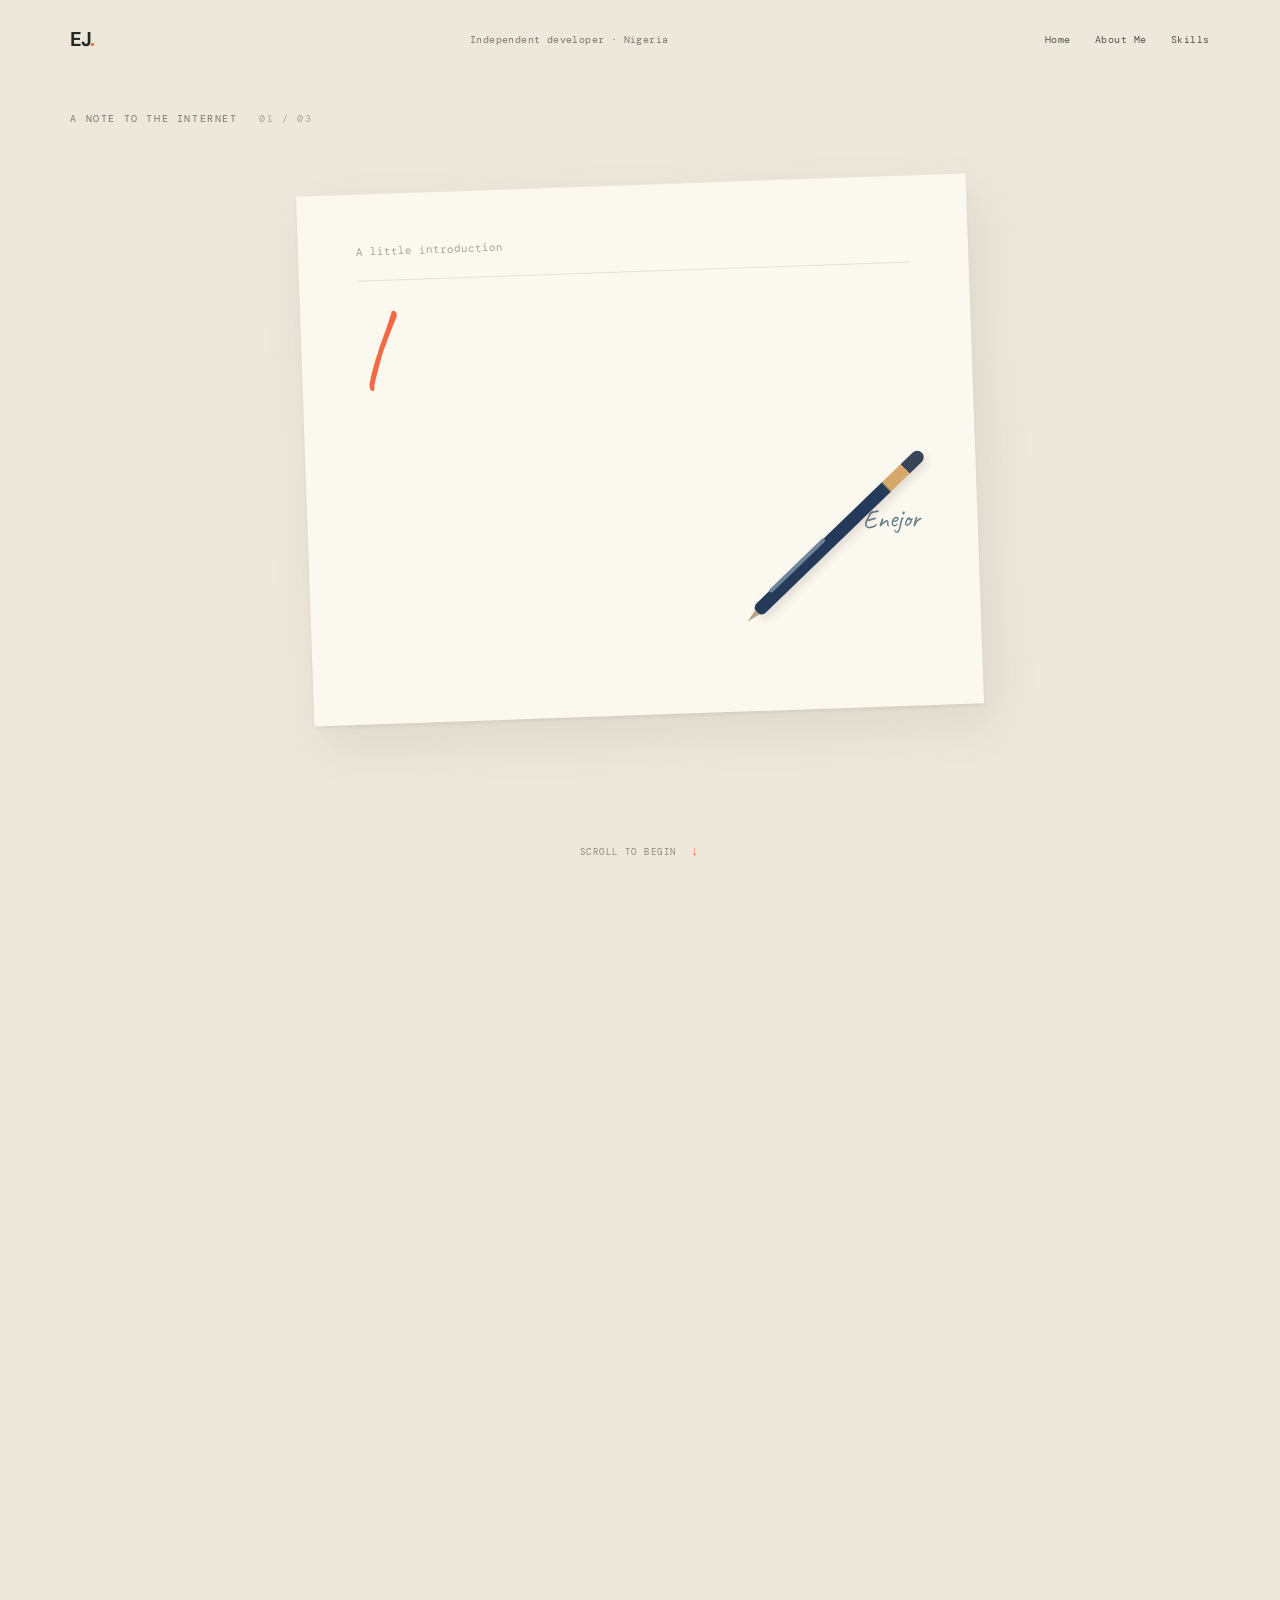
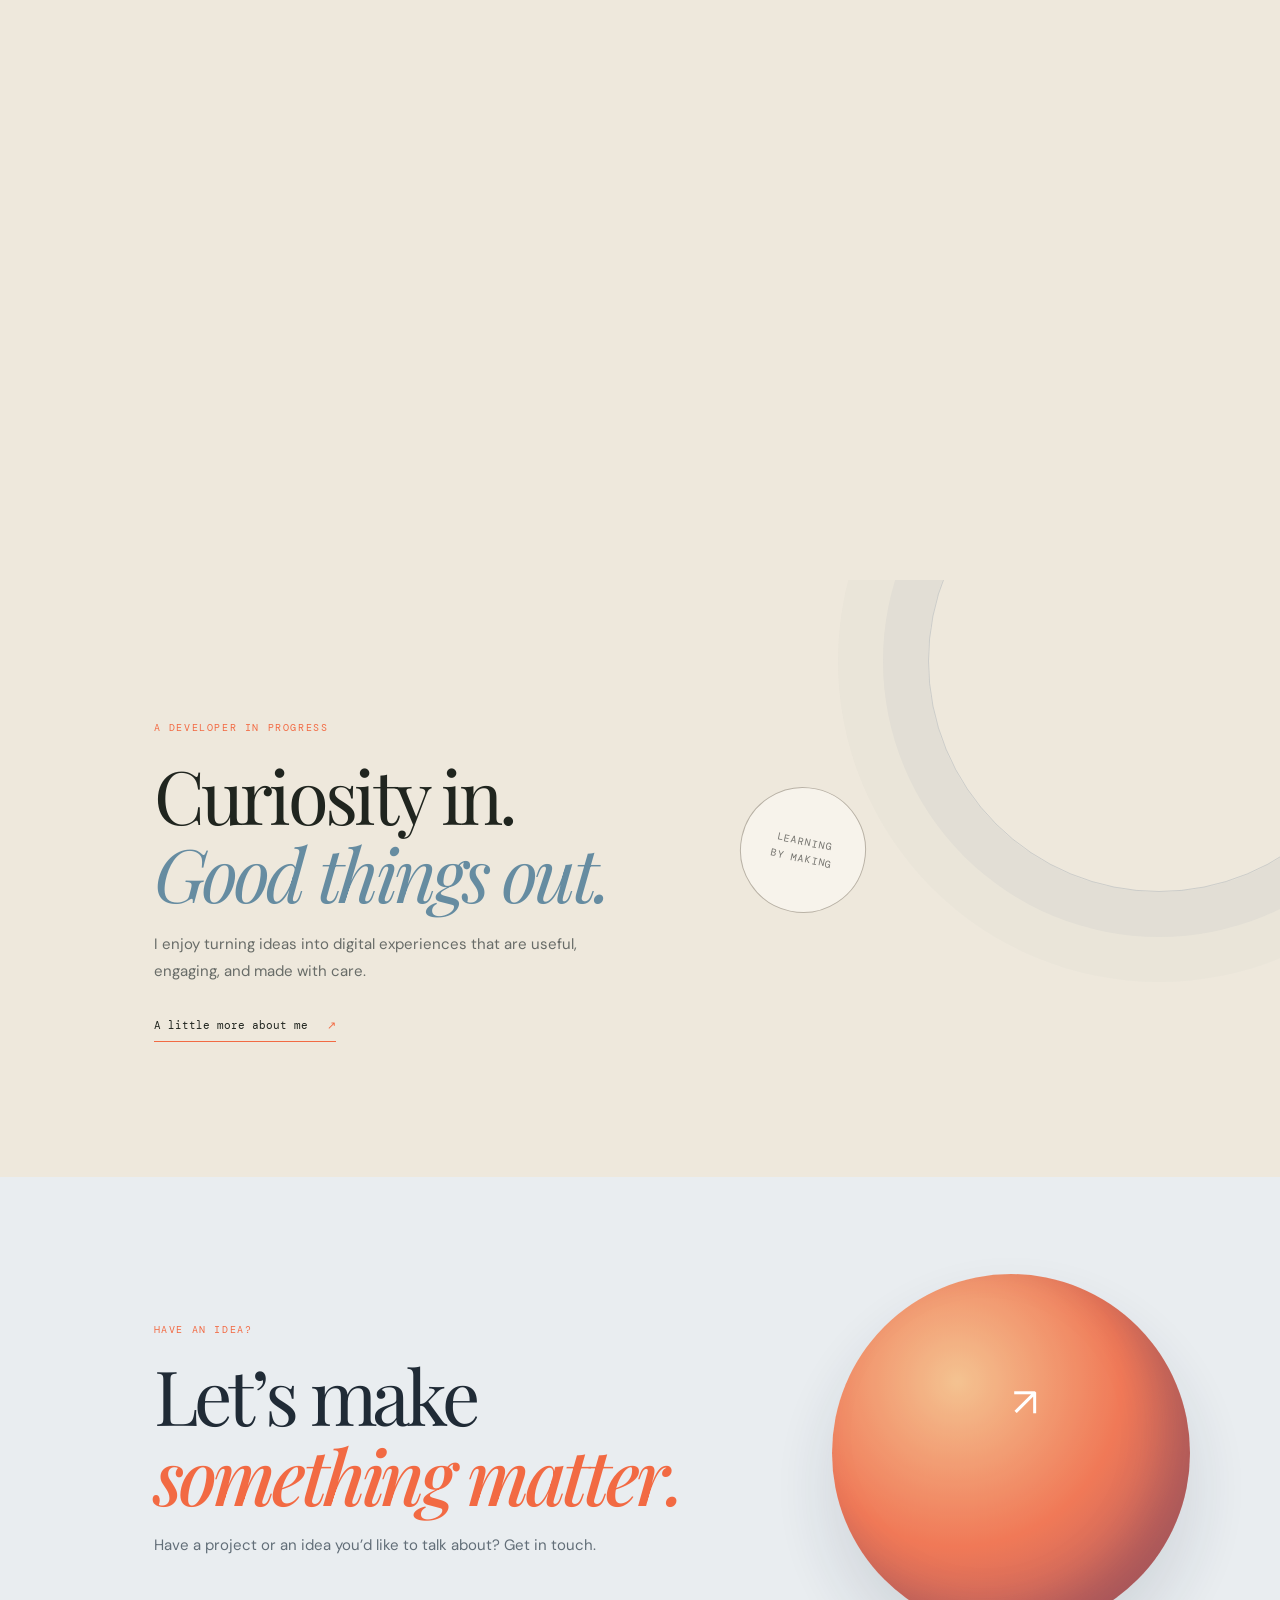
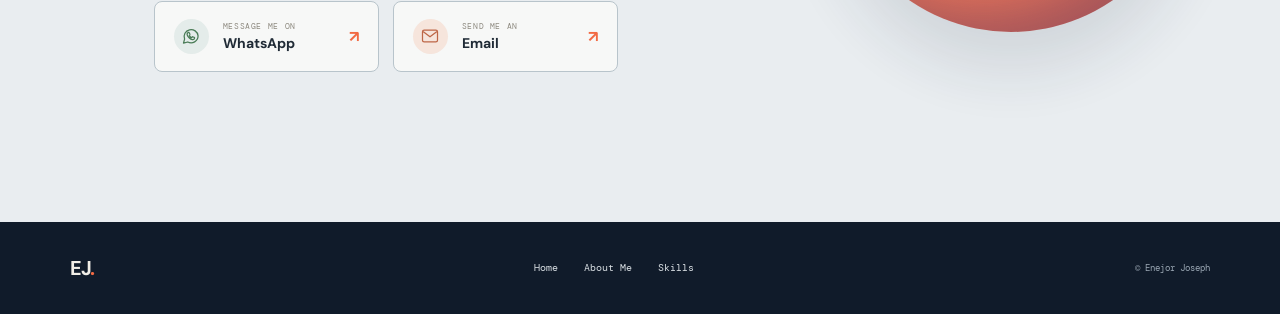
==== index.html @ 58074f53 "portfolio3" ====
<!doctype html>
<html lang="en">
<head>
  <meta charset="utf-8"><meta name="viewport" content="width=device-width,initial-scale=1">
  <meta name="theme-color" content="#eee8dc"><meta name="description" content="Enejor Joseph — web developer from Nigeria, building meaningful digital experiences.">
  <title>Enejor Joseph — Web Developer</title><link rel="stylesheet" href="styles.css">
</head>
<body class="home-page">
  <header class="topbar"><a class="wordmark" href="index.html">EJ<span>.</span></a><span class="top-note">Independent developer · Nigeria</span><nav class="top-links"><a href="index.html">Home</a><a href="about-me.html">About Me</a><a href="skills.html">Skills</a></nav></header>
  <main>
    <section class="journey" aria-label="Introduction animation">
      <div class="journey-sticky">
        <div class="scene scene-paper" id="scenePaper">
          <div class="paper-grain"></div><div class="desk-label">A NOTE TO THE INTERNET <span>01 / 03</span></div>
          <div class="letter" id="letter"><div class="letter-meta">A little introduction</div><div class="letter-rule"></div><div class="handwriting"><span id="written"></span><span class="caret">|</span></div><div class="letter-sign">— Enejor</div></div>
          <div class="pen" aria-hidden="true"><span></span></div><p class="scroll-cue">SCROLL TO BEGIN <b>↓</b></p>
        </div>
        <div class="scene scene-digital" id="sceneDigital">
          <div class="digital-grid"></div><div class="desk-label digital-label">IDEAS, MADE INTERACTIVE <span>02 / 03</span></div>
          <div class="laptop" id="laptop"><div class="screen"><div class="screen-top"><i></i><i></i><i></i><span>enejor.dev</span></div><div class="screen-content"><div class="screen-kicker">HELLO, WORLD</div><div class="typed-line"><span id="screenText"></span><b class="screen-cursor"></b></div><div class="screen-name">Enejor Joseph</div><div class="screen-doodle"><span></span><span></span><span></span></div></div></div><div class="laptop-base"></div></div>
          <div class="orbit-word orbit-one">BUILD WITH PURPOSE</div><div class="orbit-word orbit-two">STAY CURIOUS</div>
        </div>
        <div class="scene scene-globe" id="sceneGlobe">
          <div class="starfield"></div><div class="desk-label globe-label">ROOTED IN NIGERIA <span>03 / 03</span></div>
          <div class="globe-wrap" id="globeWrap"><canvas id="globe" aria-label="Illustration of a rotating globe centered on Africa"></canvas><div class="globe-tag">NIGERIA <span>9.0820° N · 8.6753° E</span></div></div>
          <div class="globe-copy"><span class="eyebrow">BASED IN NIGERIA</span><h1>Ideas have<br><em>no borders.</em></h1><p>Building useful, thoughtful experiences for the web.</p></div>
          <a class="explore-link" href="skills.html">Explore my skills <span>↗</span></a>
        </div>
      </div>
    </section>
    <section class="workbench" aria-label="A little more about my approach"><div class="workbench-inner"><span class="eyebrow">A DEVELOPER IN PROGRESS</span><h2>Curiosity in.<br><em>Good things out.</em></h2><p>I enjoy turning ideas into digital experiences that are useful, engaging, and made with care.</p><a class="text-link" href="about-me.html">A little more about me <span>↗</span></a><div class="workbench-stamp">LEARNING<br>BY MAKING</div></div></section>
    <section class="contact-section" id="contact"><div class="contact-orb" aria-hidden="true">↗</div><span class="eyebrow">HAVE AN IDEA?</span><h2>Let’s make<br><em>something matter.</em></h2><p>Have a project or an idea you’d like to talk about? Get in touch.</p><div class="contact-buttons"><a class="contact-button whatsapp" href="https://wa.me/2348159690896" target="_blank" rel="noreferrer"><span class="contact-icon" aria-hidden="true"><svg viewBox="0 0 24 24"><path d="M20.5 11.8a8.4 8.4 0 0 1-12.4 7.4L3 20.5l1.3-4.8A8.4 8.4 0 1 1 20.5 11.8Z"/><path d="M8.2 8.1c.2-.4.4-.4.7-.4h.5c.2 0 .4.1.5.4l.8 1.8c.1.2.1.4 0 .6l-.5.7c-.2.2-.2.4 0 .6.5.9 1.2 1.6 2.1 2.1.2.1.4.1.6-.1l.7-.8c.2-.2.4-.2.6-.1l1.7.8c.3.1.4.3.4.5 0 .3-.2 1.2-.7 1.6-.5.5-1.3.7-2 .5-1.2-.3-2.4-.9-3.6-2-1.4-1.3-2.3-2.7-2.6-3.8-.3-.9.1-1.8.8-2.4Z"/></svg></span><span><small>MESSAGE ME ON</small><strong>WhatsApp</strong></span><b>↗</b></a><a class="contact-button email" href="mailto:enejorjoseph6@gmail.com"><span class="contact-icon" aria-hidden="true"><svg viewBox="0 0 24 24"><rect x="3" y="5" width="18" height="14" rx="2"/><path d="m4 7 8 6 8-6"/></svg></span><span><small>SEND ME AN</small><strong>Email</strong></span><b>↗</b></a></div></section>
  </main>
  <footer class="site-footer"><a class="wordmark" href="index.html">EJ<span>.</span></a><nav><a href="index.html">Home</a><a href="about-me.html">About Me</a><a href="skills.html">Skills</a></nav><span>© Enejor Joseph</span></footer>
  <script src="script.js"></script>
</body></html>
---- styles.css ----
@import url('https://fonts.googleapis.com/css2?family=DM+Mono:wght@400;500&family=DM+Sans:wght@400;500;600;700&family=Playfair+Display:ital,wght@0,500;0,600;1,500;1,600&family=Caveat:wght@500;600&display=swap');
:root{--paper:#eee8dc;--ink:#20251f;--muted:#77776e;--orange:#f26a43;--navy:#101b2a;--white:#f6f8fa;--mono:'DM Mono',monospace;--sans:'DM Sans',sans-serif;--serif:'Playfair Display',serif;--script:'Caveat',cursive}*{box-sizing:border-box}html{scroll-behavior:smooth}body{margin:0;font-family:var(--sans);color:var(--ink);background:var(--paper)}a{color:inherit;text-decoration:none}.topbar{height:78px;padding:0 5.5vw;display:flex;align-items:center;justify-content:space-between;position:absolute;z-index:20;top:0;left:0;width:100%;color:#252924}.wordmark{font-weight:700;font-size:20px;letter-spacing:-1.5px}.wordmark span{color:var(--orange)}.top-note,.menu-link{font:10px var(--mono);letter-spacing:.04em}.top-note{color:#77766e}.menu-link span{color:var(--orange);padding-left:5px}.journey{height:420vh;position:relative}.journey-sticky{height:100vh;position:sticky;top:0;overflow:hidden}.scene{position:absolute;inset:0;display:flex;align-items:center;justify-content:center;overflow:hidden;transition:background-color .2s}.scene-paper{background:#eee8dc;z-index:3}.paper-grain{position:absolute;inset:0;opacity:.32;background-image:radial-gradient(#897b64 .55px,transparent .7px);background-size:6px 6px;mix-blend-mode:multiply}.desk-label{position:absolute;left:5.5vw;top:112px;font:10px var(--mono);letter-spacing:.16em;color:#79776b}.desk-label span{margin-left:14px;color:#aaa396}.letter{position:relative;width:min(54vw,670px);height:min(60vh,530px);min-height:320px;padding:50px 58px;background:#fbf8f0;box-shadow:10px 20px 50px #37291917,0 2px 3px #37291910;transform:rotate(-2deg);z-index:2}.letter-meta{font:11px var(--mono);color:#aaa394}.letter-rule{height:1px;background:#e7dfd1;margin:22px 0}.handwriting{font:clamp(40px,7vw,88px)/1.05 var(--script);color:#263e59;max-width:530px;min-height:2.3em}.caret{color:var(--orange);animation:blink .8s steps(2) infinite}.letter-sign{font:26px var(--script);color:#657d87;margin-top:15px;text-align:right}.pen{position:absolute;width:230px;height:13px;border-radius:9px;background:linear-gradient(90deg,#243a58 0 78%,#d5a86b 79% 90%,#394459 90%);left:calc(50% + 110px);top:calc(50% + 140px);transform:rotate(-44deg);transform-origin:10% 50%;z-index:4;box-shadow:0 5px 10px #34251322}.pen:before{content:'';position:absolute;left:-13px;top:4px;border-right:14px solid #b7a488;border-top:3px solid transparent;border-bottom:3px solid transparent}.pen span{position:absolute;left:24px;top:-1px;width:76px;height:4px;border-radius:3px;background:#72859a}.scroll-cue{position:absolute;bottom:32px;left:50%;transform:translateX(-50%);font:9px var(--mono);letter-spacing:.16em;color:#89877c}.scroll-cue b{color:var(--orange);padding-left:8px;font-size:13px}.scene-digital{z-index:2;background:#e9edf0;opacity:0;pointer-events:none}.digital-grid{position:absolute;inset:0;background-image:linear-gradient(#25364d0d 1px,transparent 1px),linear-gradient(90deg,#25364d0d 1px,transparent 1px);background-size:44px 44px;mask-image:linear-gradient(transparent,#000 35%,#000 85%,transparent)}.digital-label{color:#758395}.laptop{position:absolute;width:min(58vw,720px);left:56%;top:52%;transform:translate(110vw,-50%);filter:drop-shadow(0 25px 25px #1725362b)}.screen{background:#101a27;border:9px solid #222e3d;border-radius:15px 15px 4px 4px;padding:10px;height:min(43vw,440px);min-height:270px;box-shadow:inset 0 0 0 1px #60718a}.screen-top{height:26px;display:flex;gap:5px;align-items:center;border-bottom:1px solid #ffffff19;color:#8d9bad;font:9px var(--mono)}.screen-top i{height:5px;width:5px;border-radius:50%;background:#f16c58}.screen-top i:nth-child(2){background:#edbb59}.screen-top i:nth-child(3){background:#6cc49b}.screen-top span{margin:auto}.screen-content{padding:8% 9%;color:#edf0ef}.screen-kicker,.eyebrow{font:10px var(--mono);letter-spacing:.16em;color:var(--orange)}.typed-line{font-size:clamp(19px,3.3vw,40px);font-weight:600;letter-spacing:-.05em;min-height:1.5em;margin-top:10px}.screen-cursor{display:inline-block;height:.9em;width:2px;background:var(--orange);margin-left:3px;vertical-align:-.08em;animation:blink .7s steps(2) infinite}.screen-name{font:italic 17px var(--serif);color:#a8b9c9;margin-top:9px}.screen-doodle{display:flex;gap:10px;margin-top:36px}.screen-doodle span{width:78px;height:5px;border-radius:5px;background:#5e7896}.screen-doodle span:nth-child(2){width:48px;background:#ee785a}.screen-doodle span:nth-child(3){width:60px;background:#9ba8b2}.laptop-base{height:18px;width:111%;margin-left:-5.5%;background:linear-gradient(#bac4cf,#8e9baa 45%,#6d7885);clip-path:polygon(4% 0,96% 0,100% 100%,0 100%);border-radius:0 0 16px 16px}.orbit-word{position:absolute;font:9px var(--mono);letter-spacing:.14em;color:#8090a1;border:1px solid #9aa8b444;padding:12px 16px;border-radius:50%;opacity:0}.orbit-one{top:25%;left:12%}.orbit-two{bottom:22%;right:12%}.scene-globe{z-index:1;background:radial-gradient(ellipse at 50% 48%,#293f59,#142336 45%,#0d1724 100%);color:#f6f4ed;opacity:0;pointer-events:none}.starfield{position:absolute;inset:0;background-image:radial-gradient(#d9e2eeaa .7px,transparent 1px),radial-gradient(#c1d9ef55 .7px,transparent 1px);background-size:97px 97px,151px 151px;background-position:0 0,40px 70px;opacity:.45}.globe-label{color:#bdc8d2}.globe-wrap{position:absolute;left:58%;top:50%;width:min(46vw,560px);aspect-ratio:1;transform:translate(-50%,-50%) scale(.24);opacity:0}.globe-wrap canvas{width:100%;height:100%;display:block;filter:drop-shadow(0 0 46px #80b5e95a)}.globe-tag{position:absolute;right:-10%;top:46%;font:10px var(--mono);letter-spacing:.13em;color:#fff;background:#ffffff10;border:1px solid #ffffff36;padding:12px 15px;backdrop-filter:blur(8px);white-space:nowrap}.globe-tag span{display:block;color:#a9bdce;font-size:8px;margin-top:5px}.globe-copy{position:absolute;left:10vw;top:38%;max-width:370px;opacity:0;transform:translateY(20px)}.globe-copy .eyebrow{color:#89c5d8}.globe-copy h1,.contact-section h2,.skills-contact h2{font:clamp(42px,6vw,76px)/1.05 var(--serif);letter-spacing:-.055em;margin:17px 0}.globe-copy h1 em,.contact-section h2 em,.skills-contact h2 em{color:#ed8966;font-weight:500}.globe-copy p{font-size:14px;color:#c1cbd4;line-height:1.7}.explore-link{position:absolute;left:10vw;bottom:13%;border-bottom:1px solid #ff906a;padding:0 0 10px;font:11px var(--mono);opacity:0}.explore-link span{color:#ff906a;margin-left:12px}.workbench{background:#e4dccf;padding:135px 12vw;position:relative;overflow:hidden}.workbench:before{content:'';position:absolute;width:460px;height:460px;border:1px solid #aca18f55;border-radius:50%;right:-110px;top:-150px;box-shadow:0 0 0 45px #aca18f12,0 0 0 90px #aca18f0c}.workbench-inner{max-width:750px;position:relative}.workbench h2{font:clamp(42px,6vw,74px)/1.05 var(--serif);letter-spacing:-.05em;margin:20px 0}.workbench h2 em{color:#5e8194}.workbench p,.contact-section p{max-width:460px;line-height:1.8;color:#77766e;font-size:15px}.text-link{display:inline-block;margin-top:18px;padding-bottom:9px;border-bottom:1px solid var(--orange);font:11px var(--mono)}.text-link span{color:var(--orange);margin-left:12px}.workbench-stamp{position:absolute;right:5%;top:22%;width:126px;height:126px;border:1px solid #c4b8a5;border-radius:50%;display:grid;place-content:center;text-align:center;font:10px/1.7 var(--mono);letter-spacing:.1em;color:#8d806e;transform:rotate(12deg)}.contact-section{background:#f5f1e8;padding:140px 12vw 150px;position:relative;overflow:hidden}.contact-section:after{content:'';position:absolute;right:7vw;top:15%;width:28vw;height:28vw;max-width:360px;max-height:360px;border-radius:50%;background:radial-gradient(circle at 35% 30%,#f2b17c,#ee7454 45%,#b94c44 75%);box-shadow:inset -25px -20px 40px #692b3c66,0 35px 70px #56352c24;opacity:.88}.contact-section .eyebrow{position:relative;z-index:1}.contact-section h2{position:relative;z-index:1;color:#232923}.contact-section p{position:relative;z-index:1}.contact-orb{position:absolute;right:calc(7vw + 12vw);top:calc(15% + 8vw);z-index:2;font-size:40px;color:#fff}.contact-buttons{position:relative;z-index:2;display:flex;gap:14px;margin-top:42px;flex-wrap:wrap}.contact-button{display:flex;align-items:center;gap:14px;min-width:225px;padding:17px 19px;border:1px solid #d8d1c4;background:#fbf9f4;border-radius:8px;transition:transform .2s,box-shadow .2s}.contact-button:hover{transform:translateY(-4px);box-shadow:0 12px 26px #35271812}.contact-icon{width:35px;height:35px;display:grid;place-items:center;background:#e5eddf;border-radius:50%}.email .contact-icon{background:#f4e4d7}.contact-icon svg{height:20px;width:20px;fill:none;stroke:#497b56;stroke-width:1.5;stroke-linecap:round;stroke-linejoin:round}.email .contact-icon svg{stroke:#bd6646}.contact-button small{display:block;font:8px var(--mono);letter-spacing:.08em;color:#8e8a80}.contact-button strong{display:block;font-size:14px;margin-top:3px}.contact-button>b{margin-left:auto;color:var(--orange)}.site-footer{height:92px;background:#e4dccf;padding:0 5.5vw;display:flex;align-items:center;justify-content:space-between;color:#4b5049}.site-footer nav{display:flex;gap:26px;font:10px var(--mono)}.site-footer>span{font:9px var(--mono);color:#89877d}.subpage{min-height:100vh}.subpage .topbar{position:relative}.sub-main{padding:80px 10vw 130px}.sub-hero{max-width:1100px;margin:0 auto;position:relative}.sub-hero h1,.skills-intro h1{font:clamp(48px,8vw,100px)/1.02 var(--serif);letter-spacing:-.07em;margin:22px 0 0;position:relative;z-index:2}.sub-hero h1 em,.skills-intro h1 em{color:#648398}.about-illustration{height:390px;margin-top:55px;background:linear-gradient(180deg,#dbe6e5,#cbd8cf);position:relative;overflow:hidden;border-radius:4px}.sun{position:absolute;width:130px;height:130px;background:#eea875;border-radius:50%;right:19%;top:14%;box-shadow:0 0 0 18px #eea87525,0 0 0 45px #eea87514}.hill{position:absolute;width:90%;height:85%;bottom:-38%;border-radius:50%}.hill-back{background:#7d9c91;left:-15%;transform:rotate(-9deg)}.hill-front{background:#344d55;right:-20%;bottom:-54%;transform:rotate(10deg)}.about-pin{position:absolute;right:35%;top:45%;width:43px;height:43px;background:#f5f1e8;border-radius:50% 50% 50% 0;transform:rotate(-45deg);display:grid;place-items:center;color:#e66b49;font:12px var(--mono);box-shadow:0 6px 14px #293f3630}.about-pin:before{content:'NG';transform:rotate(45deg)}.about-scribble{position:absolute;right:9%;top:25%;font:27px/1.05 var(--script);color:#253b3e;transform:rotate(7deg)}.about-copy{max-width:900px;margin:90px auto 0;display:grid;grid-template-columns:190px 1fr;gap:45px}.copy-marker,.skill-index{font:10px var(--mono);letter-spacing:.1em;color:#e36d4a}.copy-marker span{display:block;color:#9b978c;margin-top:9px}.about-copy p{font:18px/1.8 var(--sans);color:#545850;margin:0 0 22px;max-width:720px}.skills-page{background:#101b2a;color:#f3f3ed}.skills-page .topbar,.skills-page .site-footer{color:#f3f3ed}.skills-page .top-note{color:#9ca8b4}.skills-page .site-footer{background:#0c1521;border-top:1px solid #ffffff17}.skills-main{padding-top:60px}.skills-intro{max-width:1100px;margin:0 auto 90px}.skills-intro h1 em{color:#82b8c5}.skills-intro p{color:#aeb9c3;font-size:15px;line-height:1.7;max-width:420px;margin-top:26px}.skill-scenes{max-width:1100px;margin:auto}.skill-scene{min-height:510px;display:grid;grid-template-columns:1fr 1fr;align-items:center;gap:8%;border-top:1px solid #ffffff20;padding:80px 0}.skill-content{grid-column:2;grid-row:1}.skill-content h2{font:clamp(42px,5.3vw,66px)/1.04 var(--serif);letter-spacing:-.06em;margin:17px 0}.skill-content h2 em{color:#83bfca}.skill-content p{font-size:14px;color:#aeb9c3;line-height:1.7;max-width:390px}.skill-tags{display:flex;gap:8px;flex-wrap:wrap;margin-top:25px}.skill-tags span{font:9px var(--mono);color:#d8e1e4;border:1px solid #ffffff27;border-radius:30px;padding:9px 11px;background:#ffffff07}.browser-art,.network-art,.workspace-art{grid-column:1;grid-row:1;position:relative;min-height:330px;display:grid;place-items:center}.browser-art{width:100%;max-width:430px;height:280px;background:#e7eceb;border-radius:12px;box-shadow:0 28px 60px #02091366;transform:perspective(900px) rotateY(8deg) rotateX(2deg)}.browser-bar{height:34px;position:absolute;top:0;left:0;right:0;background:#d5ddde;border-radius:12px 12px 0 0;display:flex;align-items:center;padding:0 13px;gap:5px}.browser-bar i,.workspace-top i{width:7px;height:7px;border-radius:50%;background:#e9755f}.browser-bar i:nth-child(2){background:#e5b65a}.browser-bar i:nth-child(3){background:#67aa7d}.browser-bar span{margin:auto;font:8px var(--mono);color:#718087}.browser-body{width:100%;padding:52px 30px 20px}.browser-mini-nav{height:7px;width:80%;background:#c1cdce;border-radius:5px;margin-bottom:25px}.browser-layout{display:grid;grid-template-columns:1fr .8fr;gap:25px;align-items:center}.browser-layout b,.browser-layout i{display:block;background:#546e7b;height:10px;width:90%;margin-bottom:9px;border-radius:5px}.browser-layout i{height:5px;width:74%;background:#bac7c8}.browser-layout button{width:54px;height:15px;border:0;border-radius:4px;background:#ed795a;margin-top:10px}.browser-mini-card{height:100px;background:linear-gradient(135deg,#a1c0bc,#608393);border-radius:7px}.browser-dots{display:flex;gap:8px;margin-top:25px}.browser-dots i{width:35px;height:4px;background:#bdc8c8;border-radius:4px}.network-art svg{position:absolute;width:100%;height:100%;overflow:visible}.network-art path{fill:none;stroke:#5b7d92;stroke-width:1.3;stroke-dasharray:5 5}.node{position:absolute;display:grid;place-items:center;width:48px;height:48px;border:1px solid #6b9aaa;border-radius:50%;background:#172c3c;color:#c8e4e6;font:11px var(--mono);box-shadow:0 0 24px #58a9b644}.node-main{left:44%;top:43%;width:64px;height:64px;background:#204052;color:#ffb18b;border-color:#ed8966}.node-a{left:13%;top:15%}.node-b{right:12%;top:16%}.node-c{right:15%;bottom:10%}.node-d{left:9%;bottom:15%}.node-e{left:49%;top:2%}.workspace-art{perspective:900px}.workspace-window{position:relative;width:88%;height:260px;border-radius:9px;background:#172737;border:1px solid #597082;transform:rotateY(-8deg) rotateX(2deg);box-shadow:0 25px 50px #02091388}.workspace-top{height:30px;background:#223548;border-radius:9px 9px 0 0;display:flex;align-items:center;gap:5px;padding-left:12px}.workspace-side{position:absolute;left:0;top:30px;bottom:0;width:24%;background:#1b2b3b;padding:20px 12px}.workspace-side span{display:block;width:80%;height:5px;border-radius:5px;background:#667d8c;margin-bottom:14px}.workspace-side span:nth-child(2){background:#e47c5d;width:65%}.workspace-code{position:absolute;left:31%;top:61px;right:10%}.workspace-code b,.workspace-code i{display:block;height:5px;border-radius:5px;background:#7eb9bc;width:38%;margin-bottom:13px}.workspace-code i{background:#8397aa;width:68%;margin-left:15px}.workspace-code i:nth-of-type(2),.workspace-code i:nth-of-type(4){width:49%}.workspace-float{position:absolute;right:-8%;bottom:12%;padding:13px 18px;background:#ed8966;color:#162532;border-radius:6px;font:10px var(--mono);box-shadow:0 10px 25px #02091355;transform:rotate(4deg)}.workspace-float span{padding-left:8px}.skills-contact{max-width:1100px;margin:60px auto 0;padding:85px 0 0;border-top:1px solid #ffffff20}.skills-contact h2{color:#f4f3ec}.skills-contact .text-link{color:#f4f3ec}@keyframes blink{50%{opacity:0}}@media(max-width:700px){.topbar{height:66px;padding:0 6vw}.top-note{display:none}.journey{height:370vh}.desk-label{top:86px;left:6vw;font-size:8px}.letter{width:82vw;height:47vh;min-height:290px;padding:33px 30px}.handwriting{font-size:clamp(37px,12vw,64px)}.pen{width:155px;left:calc(50% + 65px);top:calc(50% + 118px)}.laptop{width:86vw;left:54%;top:49%}.screen{height:54vw;min-height:230px;border-width:7px}.screen-content{padding:8% 7%}.screen-doodle{margin-top:20px}.orbit-one{left:5%;top:23%}.orbit-two{right:5%;bottom:18%}.globe-wrap{left:53%;top:45%;width:90vw}.globe-tag{right:-1%;font-size:8px;padding:9px}.globe-copy{left:7vw;top:18%;max-width:300px}.globe-copy h1{font-size:51px}.globe-copy p{font-size:12px;max-width:220px}.explore-link{left:7vw;bottom:8%}.workbench,.contact-section{padding:95px 8vw}.workbench-stamp{right:0;top:auto;bottom:-16%;width:95px;height:95px;font-size:8px}.contact-section:after{width:155px;height:155px;right:-35px;top:10%;opacity:.5}.contact-orb{right:27px;top:calc(10% + 43px);font-size:25px}.contact-section h2{font-size:52px}.contact-buttons{gap:10px}.contact-button{min-width:100%;padding:14px}.site-footer{height:auto;min-height:82px;padding:20px 6vw;gap:14px;flex-wrap:wrap}.site-footer nav{gap:16px}.site-footer>span{font-size:8px}.sub-main{padding:55px 7vw 90px}.sub-hero h1,.skills-intro h1{font-size:clamp(46px,12vw,75px)}.about-illustration{height:260px;margin-top:35px}.sun{width:90px;height:90px}.about-scribble{font-size:20px;right:6%}.about-copy{grid-template-columns:1fr;gap:20px;margin-top:55px}.about-copy p{font-size:16px}.skills-main{padding-top:40px}.skills-intro{margin-bottom:50px}.skill-scene{grid-template-columns:1fr;gap:30px;padding:55px 0;min-height:0}.skill-content{grid-column:1;grid-row:2}.browser-art,.network-art,.workspace-art{grid-column:1;grid-row:1;min-height:280px}.browser-art{height:240px}.network-art svg{height:280px}.workspace-window{height:230px;width:92%}.skill-content h2{font-size:50px}.skills-contact{margin-top:25px;padding-top:60px}.skills-contact h2{font-size:52px}}@media(prefers-reduced-motion:reduce){html{scroll-behavior:auto}*,*:before,*:after{animation-duration:.01ms!important;animation-iteration-count:1!important;transition-duration:.01ms!important}}
/* Scroll-driven skills sequence */
.skill-scene{--p:0;position:relative;isolation:isolate;overflow:hidden}
.skill-scene:before{content:'';position:absolute;inset:12% -10%;z-index:-1;opacity:calc(var(--p)*.65);background:radial-gradient(ellipse at 24% 50%,#3a637333,transparent 60%);pointer-events:none}
.skill-index{display:inline-block;transition:color .2s}
.skill-scene .skill-content h2,.skill-scene .skill-content p{opacity:calc(.28 + var(--p)*.72);transform:translateY(calc((1 - var(--p))*18px));transition:color .2s}
.skill-scene .skill-tags span{opacity:var(--tag-progress,.2);transform:translateY(calc((1 - var(--tag-progress,.2))*12px));transition:color .2s,border-color .2s}
.browser-art{opacity:calc(.2 + var(--p)*.8);transform:perspective(900px) rotateY(calc(18deg - var(--p)*10deg)) rotateX(calc(9deg - var(--p)*7deg)) translateY(calc((1 - var(--p))*42px)) scale(calc(.88 + var(--p)*.12));transition:box-shadow .2s}
.browser-mini-nav,.browser-layout>div,.browser-dots{opacity:calc(.15 + var(--p)*.85);transform:translateY(calc((1 - var(--p))*12px))}
.browser-layout>div:nth-child(2){transition-delay:.05s}
.network-art svg path{stroke-dasharray:var(--path-length,500);stroke-dashoffset:calc(var(--path-length,500)*(1 - var(--p)));transition:stroke .15s}
.network-art .node{--node-in:var(--p);opacity:clamp(0,calc((var(--p) - var(--node-delay,0)) * 5),1);transform:scale(clamp(.55,calc((var(--p) - var(--node-delay,0)) * 5),1));transition:box-shadow .2s}
.network-art .node-main{--node-delay:.08}.network-art .node-a{--node-delay:.2}.network-art .node-b{--node-delay:.28}.network-art .node-c{--node-delay:.36}.network-art .node-d{--node-delay:.43}.network-art .node-e{--node-delay:.5}
.network-art .node-main{box-shadow:0 0 calc(8px + var(--p)*30px) #58a9b666}
.workspace-window{opacity:calc(.25 + var(--p)*.75);transform:rotateY(calc(-18deg + var(--p)*10deg)) rotateX(calc(9deg - var(--p)*7deg)) translateY(calc((1 - var(--p))*38px)) scale(calc(.9 + var(--p)*.1))}
.workspace-side span,.workspace-code b,.workspace-code i{opacity:calc(.15 + var(--p)*.85);transition:opacity .2s,transform .2s}
.workspace-float{opacity:clamp(0,calc((var(--p) - .38)*3),1);transform:translateY(calc((1 - var(--p))*18px)) rotate(4deg)}
@media(max-width:700px){.skill-scene:before{inset:5% -10%}.browser-art{transform:perspective(700px) rotateY(calc(12deg - var(--p)*8deg)) rotateX(calc(8deg - var(--p)*6deg)) translateY(calc((1 - var(--p))*28px)) scale(calc(.9 + var(--p)*.1))}.workspace-window{transform:rotateY(calc(-12deg + var(--p)*7deg)) rotateX(calc(7deg - var(--p)*5deg)) translateY(calc((1 - var(--p))*25px)) scale(calc(.92 + var(--p)*.08))}}
@media(prefers-reduced-motion:reduce){.skill-scene .skill-content h2,.skill-scene .skill-content p,.skill-scene .skill-tags span,.browser-art,.browser-mini-nav,.browser-layout>div,.browser-dots,.network-art .node,.workspace-window,.workspace-side span,.workspace-code b,.workspace-code i,.workspace-float{transition:none}}
/* Brighter palette for the static sections and supporting pages. Scroll scenes and animation rules remain unchanged. */
.workbench{background:#f3d8bd;color:#203344}
.workbench:before{border-color:#b6775366;box-shadow:0 0 0 45px #b6775318,0 0 0 90px #b6775310}
.workbench h2 em{color:#287f86}
.workbench p{color:#4d5e5c}
.workbench-stamp{border-color:#ca9674;color:#805844;background:#f7e4d1}
.contact-section{background:#d8eee4;color:#173c3d}
.contact-section h2{color:#173c3d}
.contact-section h2 em{color:#e15e45}
.contact-section p{color:#476964}
.contact-section:after{background:radial-gradient(circle at 35% 30%,#ffc56f,#ff7858 46%,#d94e55 78%);box-shadow:inset -25px -20px 40px #7b354a66,0 35px 70px #3151462e}
.contact-button{background:#fffdf7;border-color:#a9cfc2}
.contact-button:hover{box-shadow:0 12px 26px #173d351c}
.site-footer{background:#244b59;color:#f5f4ea}
.site-footer .wordmark span{color:#ff9a70}
.site-footer nav a{color:#e3eee7}
.site-footer>span{color:#b5d0c9}
.subpage:not(.skills-page){background:#fff4df;color:#24363a}
.about-illustration{background:linear-gradient(135deg,#b9e6dc,#a3d3e5 48%,#f4ce9c)}
.sun{background:#ffb457;box-shadow:0 0 0 18px #ffb45730,0 0 0 45px #ffb4571c}
.hill-back{background:#61a99b}
.hill-front{background:#26747a}
.about-pin{background:#fff9ec;color:#e25342}
.about-scribble{color:#1e5050}
.about-copy p{color:#455957}
.copy-marker span{color:#68837d}
.skills-page{background:#142c43;color:#f8f5eb}
.skills-page .site-footer{background:#0f2437;border-color:#4c7482}
.skills-page .skill-tags span{background:#1e4053;border-color:#6693a0;color:#f1f3e8}
.skills-page .skill-content h2 em{color:#8fe0d0}
.skills-page .skills-intro h1 em{color:#92dcce}
.skills-page .skills-intro p,.skills-page .skill-content p{color:#d0e0db}
.skills-page .skill-index{color:#ffad7d}
.skills-page .skills-contact{border-color:#4c7482}
.skills-page .network-art .node{background:#1c4c60;border-color:#82c5c6;color:#f4f0df}
.skills-page .network-art .node-main{background:#296779;color:#ffd3a8;border-color:#ff9c70}
.skills-page .workspace-window{background:#1b3b50;border-color:#71a3a8}
.skills-page .workspace-top,.skills-page .workspace-side{background:#284e60}
.skills-page .browser-art{background:#f3f6e9}
.skills-page .browser-bar{background:#dae9e0}
.skills-page .browser-mini-card{background:linear-gradient(135deg,#ffc17a,#5bb9b3)}
@media(max-width:700px){.contact-section:after{opacity:.58}}
/* Unified palette and page-to-page navigation */
.top-links{display:flex;align-items:center;gap:24px;font:10px var(--mono);letter-spacing:.05em}
.top-links a{color:inherit;opacity:.78;transition:opacity .2s,color .2s}
.top-links a:hover,.top-links a:focus-visible{opacity:1;color:var(--orange)}
.workbench{background:#f3e6d3;color:#243844}
.workbench h2 em{color:#518c8b}
.workbench p{color:#5d6864}
.workbench:before{border-color:#678d8a48;box-shadow:0 0 0 45px #678d8a12,0 0 0 90px #678d8a0a}
.workbench-stamp{background:#f8efe0;border-color:#c5ad8f;color:#7f725c}
.contact-section{background:#e0eee8;color:#203940}
.contact-section h2{color:#203940}
.contact-section h2 em{color:#e8795b}
.contact-section p{color:#526c69}
.contact-section:after{background:radial-gradient(circle at 35% 30%,#f5bd83,#ec795d 47%,#bd5960 80%);box-shadow:inset -25px -20px 40px #692b3c55,0 35px 70px #31514620}
.contact-button{background:#fbf8ef;border-color:#bfd1c7}
.site-footer{background:#263f4b;color:#f5f1e8}
.site-footer nav a{color:#e7eee9}
.site-footer>span{color:#c0cec8}
.subpage:not(.skills-page){background:#f4ecde;color:#273b3e}
.about-illustration{background:linear-gradient(135deg,#d3e9dc,#b8dadd 52%,#ead3ad)}
.sun{background:#f1b775;box-shadow:0 0 0 18px #f1b7752b,0 0 0 45px #f1b77516}
.hill-back{background:#82aaa0}.hill-front{background:#466d70}
.about-pin{background:#fbf3e6;color:#df7658}.about-scribble{color:#365f60}
.about-copy p{color:#515f5c}.copy-marker span{color:#898c7f}
.skills-page{background:#142a39;color:#f4f0e5}
.skills-page .topbar,.skills-page .site-footer{color:#f4f0e5}
.skills-page .site-footer{background:#203a49;border-color:#466572}
.skills-page .top-links a:hover,.skills-page .top-links a:focus-visible{color:#f58b68}
.skills-page .skills-intro h1 em,.skills-page .skill-content h2 em{color:#8fc2b8}
.skills-page .skills-intro p,.skills-page .skill-content p{color:#c6d3cf}
.skills-page .skill-index{color:#f08a68}
.skills-page .skill-tags span{background:#203c4b;border-color:#55757d;color:#e9eee5}
.skills-page .skills-contact{border-color:#466572}
.skills-page .network-art .node{background:#214353;border-color:#6ea49f;color:#f1eddf}
.skills-page .network-art .node-main{background:#315969;border-color:#e78a68;color:#ffd6b3}
.skills-page .workspace-window{background:#1d3746;border-color:#618382}
.skills-page .workspace-top,.skills-page .workspace-side{background:#294957}
.skills-page .browser-art{background:#f0f0e4}
.skills-page .browser-bar{background:#dae5dc}
.skills-page .browser-mini-card{background:linear-gradient(135deg,#e8bd86,#76aaa2)}
/* Each skills chapter pins its visual while scrolling scrubs the build sequence. */
.skill-scene{display:block;height:180vh;height:180svh;min-height:0;overflow:visible;position:relative;border-top:1px solid #ffffff28}
.skill-stage{position:sticky;top:0;height:100vh;height:100svh;max-width:1100px;margin:0 auto;padding:70px 0;display:grid;grid-template-columns:1fr 1fr;align-items:center;gap:8%;}
.skill-stage:after{content:'';position:absolute;left:0;right:0;bottom:0;height:3px;background:linear-gradient(90deg,#ec795d,#9bcabe);transform:scaleX(var(--p,0));transform-origin:left center;}
.skill-scene:before{inset:12% -10%;opacity:calc(var(--p,0)*.55)}
.skill-scene .skill-content h2,.skill-scene .skill-content p{opacity:calc(.15 + var(--p,0)*.85);transform:translateY(calc((1 - var(--p,0))*24px))}
.skill-scene .skill-tags span{opacity:var(--tag-progress,0);transform:translateY(calc((1 - var(--tag-progress,0))*12px))}
.browser-art{opacity:calc(.12 + var(--p,0)*.88);transform:perspective(900px) rotateY(calc(22deg - var(--p,0)*13deg)) rotateX(calc(11deg - var(--p,0)*9deg)) translateY(calc((1 - var(--p,0))*55px)) scale(calc(.78 + var(--p,0)*.22))}
.browser-mini-nav,.browser-layout>div,.browser-dots{opacity:calc(.08 + var(--p,0)*.92);transform:translateY(calc((1 - var(--p,0))*18px))}
.network-art svg path{stroke-dasharray:var(--path-length,500);stroke-dashoffset:calc(var(--path-length,500)*(1 - var(--p,0)));stroke:#8fc2b8}
.network-art .node{opacity:var(--node-progress,0);transform:scale(var(--node-progress,0));}
.network-art .node-main{box-shadow:0 0 calc(8px + var(--p,0)*24px) #68bdb466}
.workspace-window{opacity:calc(.12 + var(--p,0)*.88);transform:perspective(900px) rotateY(calc(-20deg + var(--p,0)*12deg)) rotateX(calc(12deg - var(--p,0)*9deg)) translateY(calc((1 - var(--p,0))*50px)) scale(calc(.78 + var(--p,0)*.22))}
.workspace-side span,.workspace-code b,.workspace-code i{opacity:calc(.08 + var(--p,0)*.92);transform:translateX(calc((1 - var(--p,0))*16px))}
.workspace-float{opacity:clamp(0,calc((var(--p,0) - .25)*2.5),1);transform:translateY(calc((1 - var(--p,0))*28px)) rotate(4deg)}
@media(max-width:700px){
  .top-links{gap:11px;font-size:8px;letter-spacing:0}
  .skill-scene{height:175vh;height:175svh}
  .skill-stage{height:100vh;height:100svh;min-height:660px;padding:68px 7vw 52px;grid-template-columns:1fr;grid-template-rows:minmax(210px,34vh) 1fr;gap:4px;align-content:center}
  .skill-stage .browser-art,.skill-stage .network-art,.skill-stage .workspace-art{grid-column:1;grid-row:1;min-height:0;height:100%;max-height:270px}
  .skill-stage .skill-content{grid-column:1;grid-row:2;align-self:start;padding-top:12px}
  .skill-stage .skill-content h2{font-size:clamp(38px,10vw,50px);margin:10px 0}
  .skill-stage .skill-content p{font-size:12px;margin:8px 0}
  .skill-stage .skill-tags{gap:6px;margin-top:14px}
  .skill-stage .skill-tags span{font-size:8px;padding:7px 9px}
  .skill-scene:before{inset:5% -10%}
  .browser-art{transform:perspective(700px) rotateY(calc(15deg - var(--p,0)*9deg)) rotateX(calc(8deg - var(--p,0)*6deg)) translateY(calc((1 - var(--p,0))*34px)) scale(calc(.82 + var(--p,0)*.18))}
  .workspace-window{height:90%;max-height:240px;width:88%;transform:perspective(700px) rotateY(calc(-15deg + var(--p,0)*9deg)) rotateX(calc(8deg - var(--p,0)*6deg)) translateY(calc((1 - var(--p,0))*32px)) scale(calc(.82 + var(--p,0)*.18))}
  .network-art svg{height:100%}
}
@media(prefers-reduced-motion:reduce){.skill-scene .skill-content h2,.skill-scene .skill-content p,.skill-scene .skill-tags span,.browser-art,.browser-mini-nav,.browser-layout>div,.browser-dots,.network-art .node,.workspace-window,.workspace-side span,.workspace-code b,.workspace-code i,.workspace-float{transition:none}}
/* Palette matched to the intro: paper, slate, deep navy, and coral. */
:root{--paper:#eee8dc;--ink:#20251f;--orange:#f26a43;--navy:#101b2a}
.workbench{background:#eee8dc;color:#20251f}
.workbench h2 em{color:#668ca1}
.workbench p{color:#686c68}
.workbench:before{border-color:#71839845;box-shadow:0 0 0 45px #71839812,0 0 0 90px #71839809}
.workbench-stamp{background:#f7f3eb;border-color:#b9b2a6;color:#74736e}
.contact-section{background:#e9edf0;color:#202b36}
.contact-section h2{color:#202b36}
.contact-section h2 em{color:#f26a43}
.contact-section p{color:#626e78}
.contact-section:after{background:radial-gradient(circle at 35% 30%,#f6bd84,#f26a43 48%,#b64c4c 82%);box-shadow:inset -25px -20px 40px #692b3c55,0 35px 70px #17253624}
.contact-button{background:#f7f8f7;border-color:#b8c4cb}
.contact-icon{background:#e4ecea}
.email .contact-icon{background:#f6e5dc}
.site-footer{background:#101b2a;color:#f1eee7}
.site-footer nav a{color:#dbe1e5}
.site-footer>span{color:#9ca9b5}
.site-footer .wordmark span{color:#f26a43}
.subpage:not(.skills-page){background:#eee8dc;color:#20251f}
.about-illustration{background:linear-gradient(135deg,#e9edf0,#cbd6de 52%,#abbac6)}
.sun{background:#f3a773;box-shadow:0 0 0 18px #f3a7732b,0 0 0 45px #f3a77316}
.hill-back{background:#8099a6}.hill-front{background:#425c6a}
.about-pin{background:#f7f3eb;color:#f26a43}.about-scribble{color:#344b5b}
.about-copy p{color:#505b60}.copy-marker span{color:#82847d}
.skills-page{background:#101b2a;color:#f1eee7}
.skills-page .topbar,.skills-page .site-footer{color:#f1eee7}
.skills-page .site-footer{background:#0d1724;border-color:#344355}
.skills-page .skills-intro h1 em,.skills-page .skill-content h2 em{color:#89b2c2}
.skills-page .skills-intro p,.skills-page .skill-content p{color:#b9c4cd}
.skills-page .skill-index{color:#f26a43}
.skills-page .skill-tags span{background:#182638;border-color:#536575;color:#e8e9e5}
.skills-page .skills-contact{border-color:#344355}
.skills-page .network-art .node{background:#1d3449;border-color:#7896a6;color:#e9e9e3}
.skills-page .network-art .node-main{background:#28465c;border-color:#f26a43;color:#ffc39d}
.skills-page .workspace-window{background:#182638;border-color:#536575}
.skills-page .workspace-top,.skills-page .workspace-side{background:#24364a}
.skills-page .browser-art{background:#f0f1ed}
.skills-page .browser-bar{background:#dbe1e2}
.skills-page .browser-mini-card{background:linear-gradient(135deg,#f3ad7b,#708ea1)}
/* Scroll-driven About Me story */
.about-story-page{background:#eee8dc;color:#20251f}
.about-story-page .topbar{position:relative}
.about-main{padding:0}
.about-scroll{height:580vh;height:580svh;position:relative;background:#eee8dc}
.about-sticky{position:sticky;top:0;height:100vh;height:100svh;display:grid;grid-template-columns:1fr 1fr;grid-template-rows:auto 1fr;column-gap:8vw;align-items:center;padding:7vh 9vw 6vh;overflow:hidden}
.about-scroll-heading{grid-column:1;grid-row:1;align-self:end;z-index:2}
.about-scroll-heading h1{font:clamp(43px,5.4vw,68px)/1.02 var(--serif);letter-spacing:-.065em;margin:14px 0 0}
.about-scroll-heading h1 em,.about-next h2 em{color:#668ca1;font-weight:500}
.about-scroll-cue{display:inline-block;margin-top:18px;font:9px var(--mono);letter-spacing:.13em;color:#85857d}
.about-scroll-cue b{color:#f26a43;padding-left:7px}
.about-visuals{grid-column:1;grid-row:2;position:relative;align-self:stretch;min-height:300px;max-height:470px;margin-top:15px}
.about-visual{position:absolute;inset:0;display:grid;place-items:center;opacity:0;will-change:transform,opacity}
.visual-caption{position:absolute;bottom:1%;left:0;font:9px var(--mono);letter-spacing:.15em;color:#85857d}
.paper-note{position:relative;width:min(70%,300px);height:80%;max-height:330px;background:#f8f4eb;box-shadow:10px 20px 48px #35415120;transform:rotate(-4deg);padding:28px 27px}
.note-label{font:8px var(--mono);letter-spacing:.15em;color:#8e8a7e}
.curiosity-sun{position:relative;margin:25px auto 12px;width:115px;height:115px;border:1px solid #f26a4390;border-radius:50%;display:grid;place-items:center}
.curiosity-sun:before,.curiosity-sun:after{content:'';position:absolute;border:1px solid #668ca155;border-radius:50%;inset:12px -12px;transform:rotate(36deg)}
.curiosity-sun:after{inset:-12px 12px;transform:rotate(-36deg)}
.curiosity-sun i{width:42px;height:42px;border-radius:50%;background:radial-gradient(circle at 35% 30%,#ffbd82,#f26a43);box-shadow:0 0 0 9px #f26a4320}
.note-script{display:block;text-align:center;font:30px var(--script);color:#324d60;transform:rotate(-3deg)}
.note-line{display:block;width:82%;height:1px;background:#d8d0c2;margin:16px auto 0}.note-line.short{width:55%;margin-top:9px}
.about-browser{width:min(92%,430px);height:min(76%,310px);background:#f0f1ed;border:1px solid #bac5c9;border-radius:9px;box-shadow:0 24px 48px #17253622;overflow:hidden;transform:rotate(2deg)}
.about-browser-bar{height:37px;display:flex;align-items:center;gap:5px;padding:0 13px;background:#dbe1e2;border-bottom:1px solid #c3cdd0}
.about-browser-bar i{width:7px;height:7px;border-radius:50%;background:#f26a43}.about-browser-bar i:nth-child(2){background:#e2b071}.about-browser-bar i:nth-child(3){background:#809aa6}
.about-browser-bar span{font:8px var(--mono);color:#637581;margin:auto}
.about-browser-content{position:relative;height:calc(100% - 37px);padding:28px}
.about-browser-content>b,.about-browser-content>i{display:block;height:9px;width:58%;border-radius:5px;background:#405a6b;margin-bottom:10px}
.about-browser-content>i{height:5px;width:44%;background:#aab6bb}
.browser-tile{position:absolute;width:30%;height:38%;border-radius:5px;right:11%;top:20%;background:linear-gradient(135deg,#f2b47d,#d97858)}
.browser-tile.tile-two{right:45%;top:47%;width:35%;height:26%;background:linear-gradient(135deg,#b5cbd0,#67899b)}
.browser-button{position:absolute;left:11%;bottom:13%;width:21%;height:7px;border-radius:5px;background:#f26a43}
.visual-nigeria{background:radial-gradient(ellipse at center,#e0e5e5 0,#e0e5e580 44%,transparent 70%)}
.route-orbit{position:absolute;width:230px;height:230px;border:1px solid #8198a66b;border-radius:50%;transform:rotate(35deg) scaleX(.75)}
.route-orbit.orbit-b{width:320px;height:320px;border-color:#f26a4355;transform:rotate(-33deg) scaleX(.45)}
.route-core{width:116px;height:116px;border-radius:50%;display:grid;place-items:center;background:radial-gradient(circle at 35% 30%,#f3a773,#d65e4d 70%);box-shadow:0 0 0 12px #f26a431a,0 0 0 35px #f26a430d,inset -15px -16px 24px #6c344544;color:#fff4e9;font:11px var(--mono);letter-spacing:.15em}
.route-label{position:absolute;margin:190px 0 0 160px;padding:10px 13px;background:#f8f4eb;border:1px solid #aebcc2;color:#344e5d;font:9px var(--mono);letter-spacing:.13em}
.about-stories{grid-column:2;grid-row:1 / span 2;position:relative;height:100%;display:grid;align-items:center}
.story-card{position:absolute;inset:8% 0;display:flex;flex-direction:column;justify-content:center;opacity:0;will-change:transform,opacity;max-width:500px}
.story-number{font:10px var(--mono);letter-spacing:.12em;color:#f26a43}.story-number i{font-style:normal;color:#85857d;margin-left:13px}
.story-card h2{font:clamp(42px,5.4vw,68px)/1.02 var(--serif);letter-spacing:-.06em;margin:20px 0;color:#202a32}
.story-card p{font-size:clamp(14px,1.4vw,17px);line-height:1.8;color:#59636a;max-width:470px;margin:0 0 14px}
.about-progress{position:absolute;bottom:0;left:0;right:0;height:3px;background:#d5d7d2}.about-progress span{display:block;width:100%;height:100%;background:linear-gradient(90deg,#f26a43,#89b2c2);transform:scaleX(0);transform-origin:left center}
.about-next{padding:120px 12vw 130px;background:#e9edf0}
.about-next h2{font:clamp(42px,6vw,70px)/1.04 var(--serif);letter-spacing:-.06em;margin:18px 0;color:#202a32}
@media(max-width:700px){
  .about-scroll{height:620vh;height:620svh}
  .about-sticky{grid-template-columns:1fr;grid-template-rows:auto 31svh 1fr;gap:5px;padding:20px 7vw 32px}
  .about-scroll-heading{grid-column:1;grid-row:1;align-self:start;padding-top:5px}
  .about-scroll-heading h1{font-size:clamp(37px,9.5vw,52px);margin-top:9px}
  .about-scroll-cue{margin-top:8px;font-size:8px}
  .about-visuals{grid-column:1;grid-row:2;margin:0;min-height:0;max-height:none}
  .paper-note{width:60%;height:92%;padding:15px 18px}.curiosity-sun{width:85px;height:85px;margin:12px auto}.curiosity-sun i{width:32px;height:32px}.note-script{font-size:23px}.note-line{margin-top:9px}
  .about-browser{height:88%;width:92%}.about-browser-content{padding:17px}.route-core{width:82px;height:82px}.route-orbit{width:165px;height:165px}.route-orbit.orbit-b{width:230px;height:230px}.route-label{margin:130px 0 0 110px}
  .about-stories{grid-column:1;grid-row:3;min-height:0;align-self:stretch}
  .story-card{inset:0 0 8%;justify-content:flex-start;padding-top:10px}
  .story-card h2{font-size:clamp(35px,9vw,48px);margin:10px 0}
  .story-card p{font-size:13px;line-height:1.65;margin-bottom:9px}
  .story-number{font-size:8px}
  .about-next{padding:85px 8vw 95px}
}
@media(prefers-reduced-motion:reduce){.about-visual,.story-card,.about-progress span{transition:none!important}}
@media(prefers-reduced-motion:reduce){
  .about-scroll{height:auto}
  .about-sticky{position:relative;height:auto;display:block;overflow:visible;padding:40px 8vw}
  .about-scroll-heading,.about-visuals,.about-stories{display:block}
  .about-visuals{height:360px;margin:25px 0}
  .about-visual:not(.visual-curiosity){display:none}
  .about-visual.visual-curiosity{position:absolute;opacity:1!important;transform:none!important}
  .about-stories{height:auto}
  .story-card{position:relative;inset:auto;opacity:1!important;transform:none!important;padding:25px 0;border-top:1px solid #c9c5bb}
  .about-progress{display:none}
}
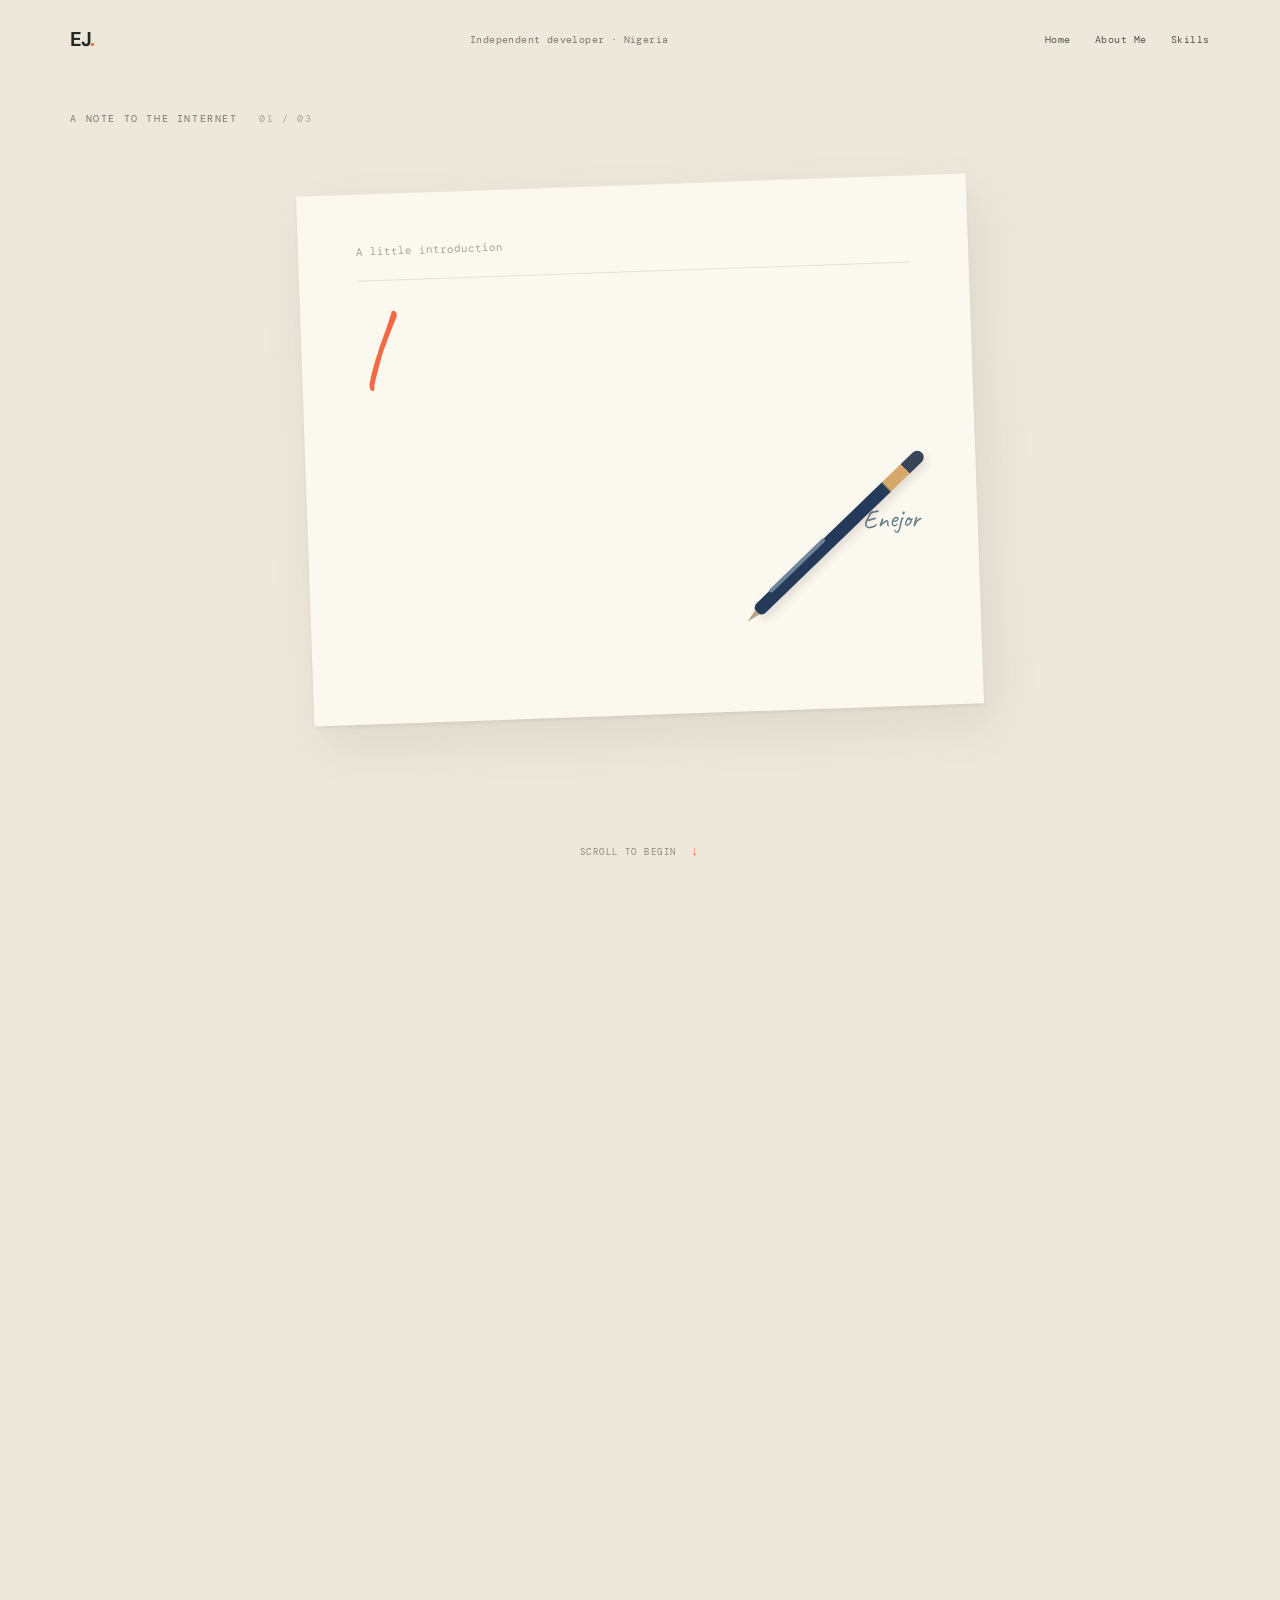
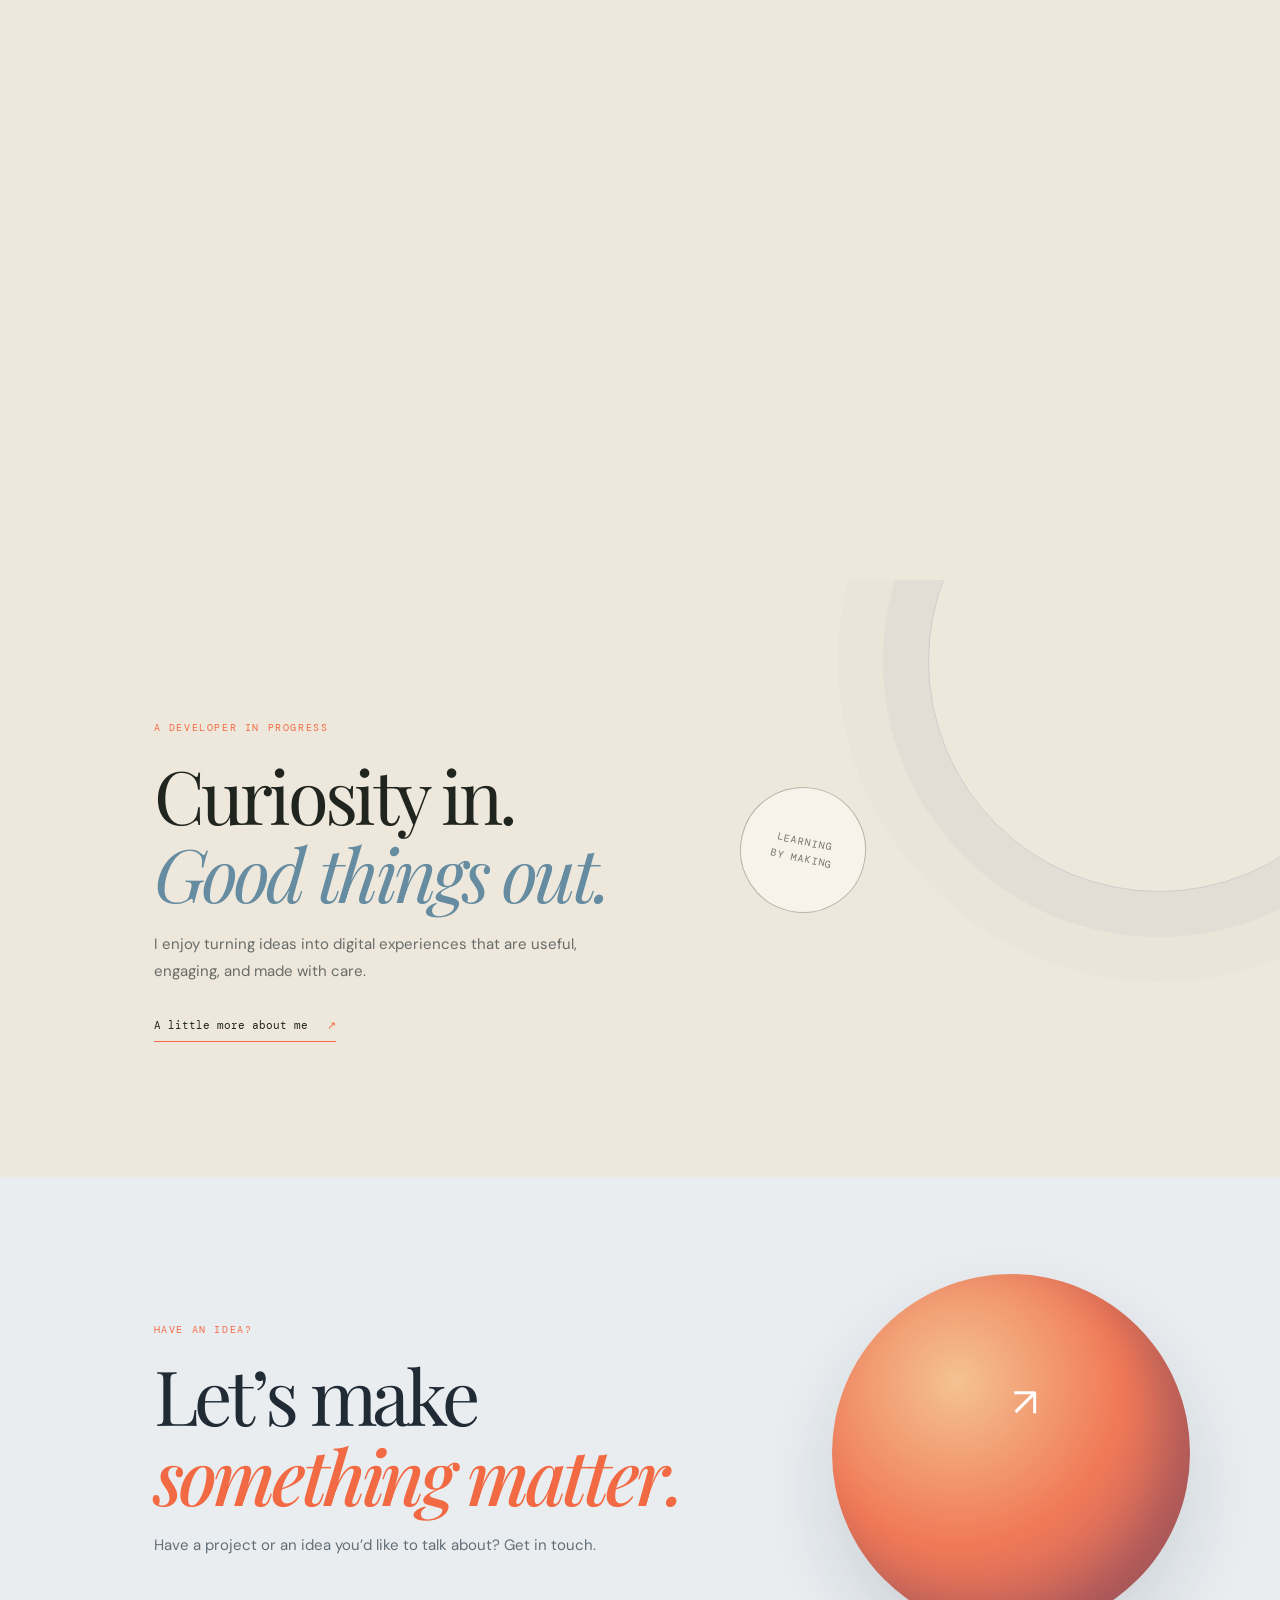
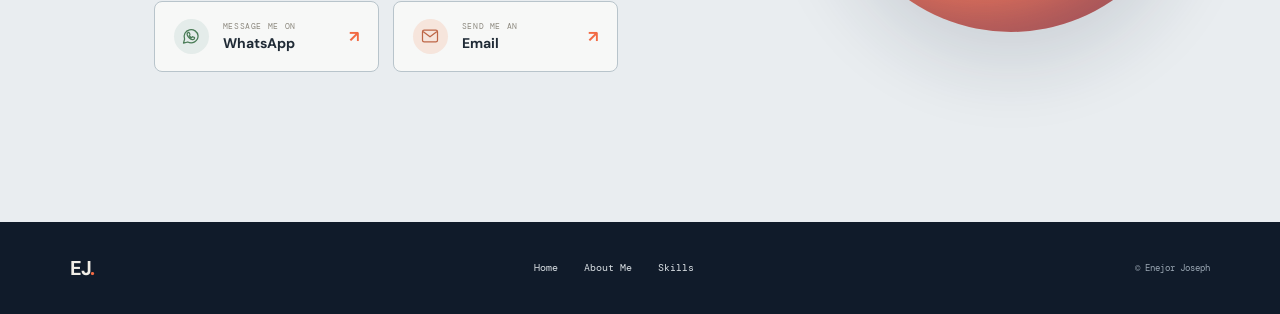
==== commit dc8b7edc: "yesss" ====
--- a/index.html
+++ b/index.html
@@ -21,10 +21,7 @@
           <div class="orbit-word orbit-one">BUILD WITH PURPOSE</div><div class="orbit-word orbit-two">STAY CURIOUS</div>
         </div>
         <div class="scene scene-globe" id="sceneGlobe">
-          <div class="starfield"></div><div class="desk-label globe-label">ROOTED IN NIGERIA <span>03 / 03</span></div>
-          <div class="globe-wrap" id="globeWrap"><canvas id="globe" aria-label="Illustration of a rotating globe centered on Africa"></canvas><div class="globe-tag">NIGERIA <span>9.0820° N · 8.6753° E</span></div></div>
-          <div class="globe-copy"><span class="eyebrow">BASED IN NIGERIA</span><h1>Ideas have<br><em>no borders.</em></h1><p>Building useful, thoughtful experiences for the web.</p></div>
-          <a class="explore-link" href="skills.html">Explore my skills <span>↗</span></a>
+          <div class="globe-wrap" id="globeWrap"><canvas id="globe" aria-label="Illustration of a rotating globe centered on Africa"></canvas><div class="globe-nigeria" id="globeNigeria">NIGERIA</div></div>
         </div>
       </div>
     </section>
--- a/styles.css
+++ b/styles.css
@@ -1,5 +1,7 @@
 @import url('https://fonts.googleapis.com/css2?family=DM+Mono:wght@400;500&family=DM+Sans:wght@400;500;600;700&family=Playfair+Display:ital,wght@0,500;0,600;1,500;1,600&family=Caveat:wght@500;600&display=swap');
-:root{--paper:#eee8dc;--ink:#20251f;--muted:#77776e;--orange:#f26a43;--navy:#101b2a;--white:#f6f8fa;--mono:'DM Mono',monospace;--sans:'DM Sans',sans-serif;--serif:'Playfair Display',serif;--script:'Caveat',cursive}*{box-sizing:border-box}html{scroll-behavior:smooth}body{margin:0;font-family:var(--sans);color:var(--ink);background:var(--paper)}a{color:inherit;text-decoration:none}.topbar{height:78px;padding:0 5.5vw;display:flex;align-items:center;justify-content:space-between;position:absolute;z-index:20;top:0;left:0;width:100%;color:#252924}.wordmark{font-weight:700;font-size:20px;letter-spacing:-1.5px}.wordmark span{color:var(--orange)}.top-note,.menu-link{font:10px var(--mono);letter-spacing:.04em}.top-note{color:#77766e}.menu-link span{color:var(--orange);padding-left:5px}.journey{height:420vh;position:relative}.journey-sticky{height:100vh;position:sticky;top:0;overflow:hidden}.scene{position:absolute;inset:0;display:flex;align-items:center;justify-content:center;overflow:hidden;transition:background-color .2s}.scene-paper{background:#eee8dc;z-index:3}.paper-grain{position:absolute;inset:0;opacity:.32;background-image:radial-gradient(#897b64 .55px,transparent .7px);background-size:6px 6px;mix-blend-mode:multiply}.desk-label{position:absolute;left:5.5vw;top:112px;font:10px var(--mono);letter-spacing:.16em;color:#79776b}.desk-label span{margin-left:14px;color:#aaa396}.letter{position:relative;width:min(54vw,670px);height:min(60vh,530px);min-height:320px;padding:50px 58px;background:#fbf8f0;box-shadow:10px 20px 50px #37291917,0 2px 3px #37291910;transform:rotate(-2deg);z-index:2}.letter-meta{font:11px var(--mono);color:#aaa394}.letter-rule{height:1px;background:#e7dfd1;margin:22px 0}.handwriting{font:clamp(40px,7vw,88px)/1.05 var(--script);color:#263e59;max-width:530px;min-height:2.3em}.caret{color:var(--orange);animation:blink .8s steps(2) infinite}.letter-sign{font:26px var(--script);color:#657d87;margin-top:15px;text-align:right}.pen{position:absolute;width:230px;height:13px;border-radius:9px;background:linear-gradient(90deg,#243a58 0 78%,#d5a86b 79% 90%,#394459 90%);left:calc(50% + 110px);top:calc(50% + 140px);transform:rotate(-44deg);transform-origin:10% 50%;z-index:4;box-shadow:0 5px 10px #34251322}.pen:before{content:'';position:absolute;left:-13px;top:4px;border-right:14px solid #b7a488;border-top:3px solid transparent;border-bottom:3px solid transparent}.pen span{position:absolute;left:24px;top:-1px;width:76px;height:4px;border-radius:3px;background:#72859a}.scroll-cue{position:absolute;bottom:32px;left:50%;transform:translateX(-50%);font:9px var(--mono);letter-spacing:.16em;color:#89877c}.scroll-cue b{color:var(--orange);padding-left:8px;font-size:13px}.scene-digital{z-index:2;background:#e9edf0;opacity:0;pointer-events:none}.digital-grid{position:absolute;inset:0;background-image:linear-gradient(#25364d0d 1px,transparent 1px),linear-gradient(90deg,#25364d0d 1px,transparent 1px);background-size:44px 44px;mask-image:linear-gradient(transparent,#000 35%,#000 85%,transparent)}.digital-label{color:#758395}.laptop{position:absolute;width:min(58vw,720px);left:56%;top:52%;transform:translate(110vw,-50%);filter:drop-shadow(0 25px 25px #1725362b)}.screen{background:#101a27;border:9px solid #222e3d;border-radius:15px 15px 4px 4px;padding:10px;height:min(43vw,440px);min-height:270px;box-shadow:inset 0 0 0 1px #60718a}.screen-top{height:26px;display:flex;gap:5px;align-items:center;border-bottom:1px solid #ffffff19;color:#8d9bad;font:9px var(--mono)}.screen-top i{height:5px;width:5px;border-radius:50%;background:#f16c58}.screen-top i:nth-child(2){background:#edbb59}.screen-top i:nth-child(3){background:#6cc49b}.screen-top span{margin:auto}.screen-content{padding:8% 9%;color:#edf0ef}.screen-kicker,.eyebrow{font:10px var(--mono);letter-spacing:.16em;color:var(--orange)}.typed-line{font-size:clamp(19px,3.3vw,40px);font-weight:600;letter-spacing:-.05em;min-height:1.5em;margin-top:10px}.screen-cursor{display:inline-block;height:.9em;width:2px;background:var(--orange);margin-left:3px;vertical-align:-.08em;animation:blink .7s steps(2) infinite}.screen-name{font:italic 17px var(--serif);color:#a8b9c9;margin-top:9px}.screen-doodle{display:flex;gap:10px;margin-top:36px}.screen-doodle span{width:78px;height:5px;border-radius:5px;background:#5e7896}.screen-doodle span:nth-child(2){width:48px;background:#ee785a}.screen-doodle span:nth-child(3){width:60px;background:#9ba8b2}.laptop-base{height:18px;width:111%;margin-left:-5.5%;background:linear-gradient(#bac4cf,#8e9baa 45%,#6d7885);clip-path:polygon(4% 0,96% 0,100% 100%,0 100%);border-radius:0 0 16px 16px}.orbit-word{position:absolute;font:9px var(--mono);letter-spacing:.14em;color:#8090a1;border:1px solid #9aa8b444;padding:12px 16px;border-radius:50%;opacity:0}.orbit-one{top:25%;left:12%}.orbit-two{bottom:22%;right:12%}.scene-globe{z-index:1;background:radial-gradient(ellipse at 50% 48%,#293f59,#142336 45%,#0d1724 100%);color:#f6f4ed;opacity:0;pointer-events:none}.starfield{position:absolute;inset:0;background-image:radial-gradient(#d9e2eeaa .7px,transparent 1px),radial-gradient(#c1d9ef55 .7px,transparent 1px);background-size:97px 97px,151px 151px;background-position:0 0,40px 70px;opacity:.45}.globe-label{color:#bdc8d2}.globe-wrap{position:absolute;left:58%;top:50%;width:min(46vw,560px);aspect-ratio:1;transform:translate(-50%,-50%) scale(.24);opacity:0}.globe-wrap canvas{width:100%;height:100%;display:block;filter:drop-shadow(0 0 46px #80b5e95a)}.globe-tag{position:absolute;right:-10%;top:46%;font:10px var(--mono);letter-spacing:.13em;color:#fff;background:#ffffff10;border:1px solid #ffffff36;padding:12px 15px;backdrop-filter:blur(8px);white-space:nowrap}.globe-tag span{display:block;color:#a9bdce;font-size:8px;margin-top:5px}.globe-copy{position:absolute;left:10vw;top:38%;max-width:370px;opacity:0;transform:translateY(20px)}.globe-copy .eyebrow{color:#89c5d8}.globe-copy h1,.contact-section h2,.skills-contact h2{font:clamp(42px,6vw,76px)/1.05 var(--serif);letter-spacing:-.055em;margin:17px 0}.globe-copy h1 em,.contact-section h2 em,.skills-contact h2 em{color:#ed8966;font-weight:500}.globe-copy p{font-size:14px;color:#c1cbd4;line-height:1.7}.explore-link{position:absolute;left:10vw;bottom:13%;border-bottom:1px solid #ff906a;padding:0 0 10px;font:11px var(--mono);opacity:0}.explore-link span{color:#ff906a;margin-left:12px}.workbench{background:#e4dccf;padding:135px 12vw;position:relative;overflow:hidden}.workbench:before{content:'';position:absolute;width:460px;height:460px;border:1px solid #aca18f55;border-radius:50%;right:-110px;top:-150px;box-shadow:0 0 0 45px #aca18f12,0 0 0 90px #aca18f0c}.workbench-inner{max-width:750px;position:relative}.workbench h2{font:clamp(42px,6vw,74px)/1.05 var(--serif);letter-spacing:-.05em;margin:20px 0}.workbench h2 em{color:#5e8194}.workbench p,.contact-section p{max-width:460px;line-height:1.8;color:#77766e;font-size:15px}.text-link{display:inline-block;margin-top:18px;padding-bottom:9px;border-bottom:1px solid var(--orange);font:11px var(--mono)}.text-link span{color:var(--orange);margin-left:12px}.workbench-stamp{position:absolute;right:5%;top:22%;width:126px;height:126px;border:1px solid #c4b8a5;border-radius:50%;display:grid;place-content:center;text-align:center;font:10px/1.7 var(--mono);letter-spacing:.1em;color:#8d806e;transform:rotate(12deg)}.contact-section{background:#f5f1e8;padding:140px 12vw 150px;position:relative;overflow:hidden}.contact-section:after{content:'';position:absolute;right:7vw;top:15%;width:28vw;height:28vw;max-width:360px;max-height:360px;border-radius:50%;background:radial-gradient(circle at 35% 30%,#f2b17c,#ee7454 45%,#b94c44 75%);box-shadow:inset -25px -20px 40px #692b3c66,0 35px 70px #56352c24;opacity:.88}.contact-section .eyebrow{position:relative;z-index:1}.contact-section h2{position:relative;z-index:1;color:#232923}.contact-section p{position:relative;z-index:1}.contact-orb{position:absolute;right:calc(7vw + 12vw);top:calc(15% + 8vw);z-index:2;font-size:40px;color:#fff}.contact-buttons{position:relative;z-index:2;display:flex;gap:14px;margin-top:42px;flex-wrap:wrap}.contact-button{display:flex;align-items:center;gap:14px;min-width:225px;padding:17px 19px;border:1px solid #d8d1c4;background:#fbf9f4;border-radius:8px;transition:transform .2s,box-shadow .2s}.contact-button:hover{transform:translateY(-4px);box-shadow:0 12px 26px #35271812}.contact-icon{width:35px;height:35px;display:grid;place-items:center;background:#e5eddf;border-radius:50%}.email .contact-icon{background:#f4e4d7}.contact-icon svg{height:20px;width:20px;fill:none;stroke:#497b56;stroke-width:1.5;stroke-linecap:round;stroke-linejoin:round}.email .contact-icon svg{stroke:#bd6646}.contact-button small{display:block;font:8px var(--mono);letter-spacing:.08em;color:#8e8a80}.contact-button strong{display:block;font-size:14px;margin-top:3px}.contact-button>b{margin-left:auto;color:var(--orange)}.site-footer{height:92px;background:#e4dccf;padding:0 5.5vw;display:flex;align-items:center;justify-content:space-between;color:#4b5049}.site-footer nav{display:flex;gap:26px;font:10px var(--mono)}.site-footer>span{font:9px var(--mono);color:#89877d}.subpage{min-height:100vh}.subpage .topbar{position:relative}.sub-main{padding:80px 10vw 130px}.sub-hero{max-width:1100px;margin:0 auto;position:relative}.sub-hero h1,.skills-intro h1{font:clamp(48px,8vw,100px)/1.02 var(--serif);letter-spacing:-.07em;margin:22px 0 0;position:relative;z-index:2}.sub-hero h1 em,.skills-intro h1 em{color:#648398}.about-illustration{height:390px;margin-top:55px;background:linear-gradient(180deg,#dbe6e5,#cbd8cf);position:relative;overflow:hidden;border-radius:4px}.sun{position:absolute;width:130px;height:130px;background:#eea875;border-radius:50%;right:19%;top:14%;box-shadow:0 0 0 18px #eea87525,0 0 0 45px #eea87514}.hill{position:absolute;width:90%;height:85%;bottom:-38%;border-radius:50%}.hill-back{background:#7d9c91;left:-15%;transform:rotate(-9deg)}.hill-front{background:#344d55;right:-20%;bottom:-54%;transform:rotate(10deg)}.about-pin{position:absolute;right:35%;top:45%;width:43px;height:43px;background:#f5f1e8;border-radius:50% 50% 50% 0;transform:rotate(-45deg);display:grid;place-items:center;color:#e66b49;font:12px var(--mono);box-shadow:0 6px 14px #293f3630}.about-pin:before{content:'NG';transform:rotate(45deg)}.about-scribble{position:absolute;right:9%;top:25%;font:27px/1.05 var(--script);color:#253b3e;transform:rotate(7deg)}.about-copy{max-width:900px;margin:90px auto 0;display:grid;grid-template-columns:190px 1fr;gap:45px}.copy-marker,.skill-index{font:10px var(--mono);letter-spacing:.1em;color:#e36d4a}.copy-marker span{display:block;color:#9b978c;margin-top:9px}.about-copy p{font:18px/1.8 var(--sans);color:#545850;margin:0 0 22px;max-width:720px}.skills-page{background:#101b2a;color:#f3f3ed}.skills-page .topbar,.skills-page .site-footer{color:#f3f3ed}.skills-page .top-note{color:#9ca8b4}.skills-page .site-footer{background:#0c1521;border-top:1px solid #ffffff17}.skills-main{padding-top:60px}.skills-intro{max-width:1100px;margin:0 auto 90px}.skills-intro h1 em{color:#82b8c5}.skills-intro p{color:#aeb9c3;font-size:15px;line-height:1.7;max-width:420px;margin-top:26px}.skill-scenes{max-width:1100px;margin:auto}.skill-scene{min-height:510px;display:grid;grid-template-columns:1fr 1fr;align-items:center;gap:8%;border-top:1px solid #ffffff20;padding:80px 0}.skill-content{grid-column:2;grid-row:1}.skill-content h2{font:clamp(42px,5.3vw,66px)/1.04 var(--serif);letter-spacing:-.06em;margin:17px 0}.skill-content h2 em{color:#83bfca}.skill-content p{font-size:14px;color:#aeb9c3;line-height:1.7;max-width:390px}.skill-tags{display:flex;gap:8px;flex-wrap:wrap;margin-top:25px}.skill-tags span{font:9px var(--mono);color:#d8e1e4;border:1px solid #ffffff27;border-radius:30px;padding:9px 11px;background:#ffffff07}.browser-art,.network-art,.workspace-art{grid-column:1;grid-row:1;position:relative;min-height:330px;display:grid;place-items:center}.browser-art{width:100%;max-width:430px;height:280px;background:#e7eceb;border-radius:12px;box-shadow:0 28px 60px #02091366;transform:perspective(900px) rotateY(8deg) rotateX(2deg)}.browser-bar{height:34px;position:absolute;top:0;left:0;right:0;background:#d5ddde;border-radius:12px 12px 0 0;display:flex;align-items:center;padding:0 13px;gap:5px}.browser-bar i,.workspace-top i{width:7px;height:7px;border-radius:50%;background:#e9755f}.browser-bar i:nth-child(2){background:#e5b65a}.browser-bar i:nth-child(3){background:#67aa7d}.browser-bar span{margin:auto;font:8px var(--mono);color:#718087}.browser-body{width:100%;padding:52px 30px 20px}.browser-mini-nav{height:7px;width:80%;background:#c1cdce;border-radius:5px;margin-bottom:25px}.browser-layout{display:grid;grid-template-columns:1fr .8fr;gap:25px;align-items:center}.browser-layout b,.browser-layout i{display:block;background:#546e7b;height:10px;width:90%;margin-bottom:9px;border-radius:5px}.browser-layout i{height:5px;width:74%;background:#bac7c8}.browser-layout button{width:54px;height:15px;border:0;border-radius:4px;background:#ed795a;margin-top:10px}.browser-mini-card{height:100px;background:linear-gradient(135deg,#a1c0bc,#608393);border-radius:7px}.browser-dots{display:flex;gap:8px;margin-top:25px}.browser-dots i{width:35px;height:4px;background:#bdc8c8;border-radius:4px}.network-art svg{position:absolute;width:100%;height:100%;overflow:visible}.network-art path{fill:none;stroke:#5b7d92;stroke-width:1.3;stroke-dasharray:5 5}.node{position:absolute;display:grid;place-items:center;width:48px;height:48px;border:1px solid #6b9aaa;border-radius:50%;background:#172c3c;color:#c8e4e6;font:11px var(--mono);box-shadow:0 0 24px #58a9b644}.node-main{left:44%;top:43%;width:64px;height:64px;background:#204052;color:#ffb18b;border-color:#ed8966}.node-a{left:13%;top:15%}.node-b{right:12%;top:16%}.node-c{right:15%;bottom:10%}.node-d{left:9%;bottom:15%}.node-e{left:49%;top:2%}.workspace-art{perspective:900px}.workspace-window{position:relative;width:88%;height:260px;border-radius:9px;background:#172737;border:1px solid #597082;transform:rotateY(-8deg) rotateX(2deg);box-shadow:0 25px 50px #02091388}.workspace-top{height:30px;background:#223548;border-radius:9px 9px 0 0;display:flex;align-items:center;gap:5px;padding-left:12px}.workspace-side{position:absolute;left:0;top:30px;bottom:0;width:24%;background:#1b2b3b;padding:20px 12px}.workspace-side span{display:block;width:80%;height:5px;border-radius:5px;background:#667d8c;margin-bottom:14px}.workspace-side span:nth-child(2){background:#e47c5d;width:65%}.workspace-code{position:absolute;left:31%;top:61px;right:10%}.workspace-code b,.workspace-code i{display:block;height:5px;border-radius:5px;background:#7eb9bc;width:38%;margin-bottom:13px}.workspace-code i{background:#8397aa;width:68%;margin-left:15px}.workspace-code i:nth-of-type(2),.workspace-code i:nth-of-type(4){width:49%}.workspace-float{position:absolute;right:-8%;bottom:12%;padding:13px 18px;background:#ed8966;color:#162532;border-radius:6px;font:10px var(--mono);box-shadow:0 10px 25px #02091355;transform:rotate(4deg)}.workspace-float span{padding-left:8px}.skills-contact{max-width:1100px;margin:60px auto 0;padding:85px 0 0;border-top:1px solid #ffffff20}.skills-contact h2{color:#f4f3ec}.skills-contact .text-link{color:#f4f3ec}@keyframes blink{50%{opacity:0}}@media(max-width:700px){.topbar{height:66px;padding:0 6vw}.top-note{display:none}.journey{height:370vh}.desk-label{top:86px;left:6vw;font-size:8px}.letter{width:82vw;height:47vh;min-height:290px;padding:33px 30px}.handwriting{font-size:clamp(37px,12vw,64px)}.pen{width:155px;left:calc(50% + 65px);top:calc(50% + 118px)}.laptop{width:86vw;left:54%;top:49%}.screen{height:54vw;min-height:230px;border-width:7px}.screen-content{padding:8% 7%}.screen-doodle{margin-top:20px}.orbit-one{left:5%;top:23%}.orbit-two{right:5%;bottom:18%}.globe-wrap{left:53%;top:45%;width:90vw}.globe-tag{right:-1%;font-size:8px;padding:9px}.globe-copy{left:7vw;top:18%;max-width:300px}.globe-copy h1{font-size:51px}.globe-copy p{font-size:12px;max-width:220px}.explore-link{left:7vw;bottom:8%}.workbench,.contact-section{padding:95px 8vw}.workbench-stamp{right:0;top:auto;bottom:-16%;width:95px;height:95px;font-size:8px}.contact-section:after{width:155px;height:155px;right:-35px;top:10%;opacity:.5}.contact-orb{right:27px;top:calc(10% + 43px);font-size:25px}.contact-section h2{font-size:52px}.contact-buttons{gap:10px}.contact-button{min-width:100%;padding:14px}.site-footer{height:auto;min-height:82px;padding:20px 6vw;gap:14px;flex-wrap:wrap}.site-footer nav{gap:16px}.site-footer>span{font-size:8px}.sub-main{padding:55px 7vw 90px}.sub-hero h1,.skills-intro h1{font-size:clamp(46px,12vw,75px)}.about-illustration{height:260px;margin-top:35px}.sun{width:90px;height:90px}.about-scribble{font-size:20px;right:6%}.about-copy{grid-template-columns:1fr;gap:20px;margin-top:55px}.about-copy p{font-size:16px}.skills-main{padding-top:40px}.skills-intro{margin-bottom:50px}.skill-scene{grid-template-columns:1fr;gap:30px;padding:55px 0;min-height:0}.skill-content{grid-column:1;grid-row:2}.browser-art,.network-art,.workspace-art{grid-column:1;grid-row:1;min-height:280px}.browser-art{height:240px}.network-art svg{height:280px}.workspace-window{height:230px;width:92%}.skill-content h2{font-size:50px}.skills-contact{margin-top:25px;padding-top:60px}.skills-contact h2{font-size:52px}}@media(prefers-reduced-motion:reduce){html{scroll-behavior:auto}*,*:before,*:after{animation-duration:.01ms!important;animation-iteration-count:1!important;transition-duration:.01ms!important}}
+:root{--paper:#eee8dc;--ink:#20251f;--muted:#77776e;--orange:#f26a43;--navy:#101b2a;--white:#f6f8fa;--mono:'DM Mono',monospace;--sans:'DM Sans',sans-serif;--serif:'Playfair Display',serif;--script:'Caveat',cursive}*{box-sizing:border-box}html{scroll-behavior:smooth}body{margin:0;font-family:var(--sans);color:var(--ink);background:var(--paper)}a{color:inherit;text-decoration:none}.topbar{height:78px;padding:0 5.5vw;display:flex;align-items:center;justify-content:space-between;position:absolute;z-index:20;top:0;left:0;width:100%;color:#252924}.wordmark{font-weight:700;font-size:20px;letter-spacing:-1.5px}.wordmark span{color:var(--orange)}.top-note,.menu-link{font:10px var(--mono);letter-spacing:.04em}.top-note{color:#77766e}.menu-link span{color:var(--orange);padding-left:5px}.journey{height:420vh;position:relative}.journey-sticky{height:100vh;position:sticky;top:0;overflow:hidden}.scene{position:absolute;inset:0;display:flex;align-items:center;justify-content:center;overflow:hidden;transition:background-color .2s}.scene-paper{background:#eee8dc;z-index:3}.paper-grain{position:absolute;inset:0;opacity:.32;background-image:radial-gradient(#897b64 .55px,transparent .7px);background-size:6px 6px;mix-blend-mode:multiply}.desk-label{position:absolute;left:5.5vw;top:112px;font:10px var(--mono);letter-spacing:.16em;color:#79776b}.desk-label span{margin-left:14px;color:#aaa396}.letter{position:relative;width:min(54vw,670px);height:min(60vh,530px);min-height:320px;padding:50px 58px;background:#fbf8f0;box-shadow:10px 20px 50px #37291917,0 2px 3px #37291910;transform:rotate(-2deg);z-index:2}.letter-meta{font:11px var(--mono);color:#aaa394}.letter-rule{height:1px;background:#e7dfd1;margin:22px 0}.handwriting{font:clamp(40px,7vw,88px)/1.05 var(--script);color:#263e59;max-width:530px;min-height:2.3em}.caret{color:var(--orange);animation:blink .8s steps(2) infinite}.letter-sign{font:26px var(--script);color:#657d87;margin-top:15px;text-align:right}.pen{position:absolute;width:230px;height:13px;border-radius:9px;background:linear-gradient(90deg,#243a58 0 78%,#d5a86b 79% 90%,#394459 90%);left:calc(50% + 110px);top:calc(50% + 140px);transform:rotate(-44deg);transform-origin:10% 50%;z-index:4;box-shadow:0 5px 10px #34251322}.pen:before{content:'';position:absolute;left:-13px;top:4px;border-right:14px solid #b7a488;border-top:3px solid transparent;border-bottom:3px solid transparent}.pen span{position:absolute;left:24px;top:-1px;width:76px;height:4px;border-radius:3px;background:#72859a}.scroll-cue{position:absolute;bottom:32px;left:50%;transform:translateX(-50%);font:9px var(--mono);letter-spacing:.16em;color:#89877c}.scroll-cue b{color:var(--orange);padding-left:8px;font-size:13px}.scene-digital{z-index:2;background:#e9edf0;opacity:0;pointer-events:none}.digital-grid{position:absolute;inset:0;background-image:linear-gradient(#25364d0d 1px,transparent 1px),linear-gradient(90deg,#25364d0d 1px,transparent 1px);background-size:44px 44px;mask-image:linear-gradient(transparent,#000 35%,#000 85%,transparent)}.digital-label{color:#758395}.laptop{position:absolute;width:min(58vw,720px);left:56%;top:52%;transform:translate(110vw,-50%);filter:drop-shadow(0 25px 25px #1725362b)}.screen{background:#101a27;border:9px solid #222e3d;border-radius:15px 15px 4px 4px;padding:10px;height:min(43vw,440px);min-height:270px;box-shadow:inset 0 0 0 1px #60718a}.screen-top{height:26px;display:flex;gap:5px;align-items:center;border-bottom:1px solid #ffffff19;color:#8d9bad;font:9px var(--mono)}.screen-top i{height:5px;width:5px;border-radius:50%;background:#f16c58}.screen-top i:nth-child(2){background:#edbb59}.screen-top i:nth-child(3){background:#6cc49b}.screen-top span{margin:auto}.screen-content{padding:8% 9%;color:#edf0ef}.screen-kicker,.eyebrow{font:10px var(--mono);letter-spacing:.16em;color:var(--orange)}.typed-line{font-size:clamp(19px,3.3vw,40px);font-weight:600;letter-spacing:-.05em;min-height:1.5em;margin-top:10px}.screen-cursor{display:inline-block;height:.9em;width:2px;background:var(--orange);margin-left:3px;vertical-align:-.08em;animation:blink .7s steps(2) infinite}.screen-name{font:italic 17px var(--serif);color:#a8b9c9;margin-top:9px}.screen-doodle{display:flex;gap:10px;margin-top:36px}.screen-doodle span{width:78px;height:5px;border-radius:5px;background:#5e7896}.screen-doodle span:nth-child(2){width:48px;background:#ee785a}.screen-doodle span:nth-child(3){width:60px;background:#9ba8b2}.laptop-base{height:18px;width:111%;margin-left:-5.5%;background:linear-gradient(#bac4cf,#8e9baa 45%,#6d7885);clip-path:polygon(4% 0,96% 0,100% 100%,0 100%);border-radius:0 0 16px 16px}.orbit-word{position:absolute;font:9px var(--mono);letter-spacing:.14em;color:#8090a1;border:1px solid #9aa8b444;padding:12px 16px;border-radius:50%;opacity:0}.orbit-one{top:25%;left:12%}.orbit-two{bottom:22%;right:12%}.scene-globe{z-index:1;background:radial-gradient(ellipse at 50% 48%,#293f59,#142336 45%,#0d1724 100%);color:#f6f4ed;opacity:0;pointer-events:none}.starfield{position:absolute;inset:0;background-image:radial-gradient(#d9e2eeaa .7px,transparent 1px),radial-gradient(#c1d9ef55 .7px,transparent 1px);background-size:97px 97px,151px 151px;background-position:0 0,40px 70px;opacity:.45}.globe-label{color:#bdc8d2}.globe-wrap{position:absolute;left:58%;top:50%;width:min(46vw,560px);aspect-ratio:1;transform:translate(-50%,-50%) scale(.24);opacity:0}.globe-wrap canvas{width:100%;height:100%;display:block;filter:drop-shadow(0 0 46px #80b5e95a)}.globe-tag{position:absolute;right:-10%;top:46%;font:10px var(--mono);letter-spacing:.13em;color:#fff;background:#ffffff10;border:1px solid #ffffff36;padding:12px 15px;backdrop-filter:blur(8px);white-space:nowrap}
+.globe-nigeria{position:absolute;left:50%;top:9%;transform:translate(-50%,-50%);font:600 clamp(34px,5vw,76px)/1 var(--sans);letter-spacing:.2em;color:#f6f4ed;text-shadow:0 4px 34px #071320cc,0 0 18px #80b5e955;white-space:nowrap;opacity:0;pointer-events:none;z-index:2}.globe-tag span{display:block;color:#a9bdce;font-size:8px;margin-top:5px}.globe-copy{position:absolute;left:10vw;top:38%;max-width:370px;opacity:0;transform:translateY(20px)}.globe-copy .eyebrow{color:#89c5d8}.globe-copy h1,.contact-section h2,.skills-contact h2{font:clamp(42px,6vw,76px)/1.05 var(--serif);letter-spacing:-.055em;margin:17px 0}.globe-copy h1 em,.contact-section h2 em,.skills-contact h2 em{color:#ed8966;font-weight:500}.globe-copy p{font-size:14px;color:#c1cbd4;line-height:1.7}.explore-link{position:absolute;left:10vw;bottom:13%;border-bottom:1px solid #ff906a;padding:0 0 10px;font:11px var(--mono);opacity:0}.explore-link span{color:#ff906a;margin-left:12px}.workbench{background:#e4dccf;padding:135px 12vw;position:relative;overflow:hidden}.workbench:before{content:'';position:absolute;width:460px;height:460px;border:1px solid #aca18f55;border-radius:50%;right:-110px;top:-150px;box-shadow:0 0 0 45px #aca18f12,0 0 0 90px #aca18f0c}.workbench-inner{max-width:750px;position:relative}.workbench h2{font:clamp(42px,6vw,74px)/1.05 var(--serif);letter-spacing:-.05em;margin:20px 0}.workbench h2 em{color:#5e8194}.workbench p,.contact-section p{max-width:460px;line-height:1.8;color:#77766e;font-size:15px}.text-link{display:inline-block;margin-top:18px;padding-bottom:9px;border-bottom:1px solid var(--orange);font:11px var(--mono)}.text-link span{color:var(--orange);margin-left:12px}.workbench-stamp{position:absolute;right:5%;top:22%;width:126px;height:126px;border:1px solid #c4b8a5;border-radius:50%;display:grid;place-content:center;text-align:center;font:10px/1.7 var(--mono);letter-spacing:.1em;color:#8d806e;transform:rotate(12deg)}.contact-section{background:#f5f1e8;padding:140px 12vw 150px;position:relative;overflow:hidden}.contact-section:after{content:'';position:absolute;right:7vw;top:15%;width:28vw;height:28vw;max-width:360px;max-height:360px;border-radius:50%;background:radial-gradient(circle at 35% 30%,#f2b17c,#ee7454 45%,#b94c44 75%);box-shadow:inset -25px -20px 40px #692b3c66,0 35px 70px #56352c24;opacity:.88}.contact-section .eyebrow{position:relative;z-index:1}.contact-section h2{position:relative;z-index:1;color:#232923}.contact-section p{position:relative;z-index:1}.contact-orb{position:absolute;right:calc(7vw + 12vw);top:calc(15% + 8vw);z-index:2;font-size:40px;color:#fff}.contact-buttons{position:relative;z-index:2;display:flex;gap:14px;margin-top:42px;flex-wrap:wrap}.contact-button{display:flex;align-items:center;gap:14px;min-width:225px;padding:17px 19px;border:1px solid #d8d1c4;background:#fbf9f4;border-radius:8px;transition:transform .2s,box-shadow .2s}.contact-button:hover{transform:translateY(-4px);box-shadow:0 12px 26px #35271812}.contact-icon{width:35px;height:35px;display:grid;place-items:center;background:#e5eddf;border-radius:50%}.email .contact-icon{background:#f4e4d7}.contact-icon svg{height:20px;width:20px;fill:none;stroke:#497b56;stroke-width:1.5;stroke-linecap:round;stroke-linejoin:round}.email .contact-icon svg{stroke:#bd6646}.contact-button small{display:block;font:8px var(--mono);letter-spacing:.08em;color:#8e8a80}.contact-button strong{display:block;font-size:14px;margin-top:3px}.contact-button>b{margin-left:auto;color:var(--orange)}.site-footer{height:92px;background:#e4dccf;padding:0 5.5vw;display:flex;align-items:center;justify-content:space-between;color:#4b5049}.site-footer nav{display:flex;gap:26px;font:10px var(--mono)}.site-footer>span{font:9px var(--mono);color:#89877d}.subpage{min-height:100vh}.subpage .topbar{position:relative}.sub-main{padding:80px 10vw 130px}.sub-hero{max-width:1100px;margin:0 auto;position:relative}.sub-hero h1,.skills-intro h1{font:clamp(48px,8vw,100px)/1.02 var(--serif);letter-spacing:-.07em;margin:22px 0 0;position:relative;z-index:2}.sub-hero h1 em,.skills-intro h1 em{color:#648398}.about-illustration{height:390px;margin-top:55px;background:linear-gradient(180deg,#dbe6e5,#cbd8cf);position:relative;overflow:hidden;border-radius:4px}.sun{position:absolute;width:130px;height:130px;background:#eea875;border-radius:50%;right:19%;top:14%;box-shadow:0 0 0 18px #eea87525,0 0 0 45px #eea87514}.hill{position:absolute;width:90%;height:85%;bottom:-38%;border-radius:50%}.hill-back{background:#7d9c91;left:-15%;transform:rotate(-9deg)}.hill-front{background:#344d55;right:-20%;bottom:-54%;transform:rotate(10deg)}.about-pin{position:absolute;right:35%;top:45%;width:43px;height:43px;background:#f5f1e8;border-radius:50% 50% 50% 0;transform:rotate(-45deg);display:grid;place-items:center;color:#e66b49;font:12px var(--mono);box-shadow:0 6px 14px #293f3630}.about-pin:before{content:'NG';transform:rotate(45deg)}.about-scribble{position:absolute;right:9%;top:25%;font:27px/1.05 var(--script);color:#253b3e;transform:rotate(7deg)}.about-copy{max-width:900px;margin:90px auto 0;display:grid;grid-template-columns:190px 1fr;gap:45px}.copy-marker,.skill-index{font:10px var(--mono);letter-spacing:.1em;color:#e36d4a}.copy-marker span{display:block;color:#9b978c;margin-top:9px}.about-copy p{font:18px/1.8 var(--sans);color:#545850;margin:0 0 22px;max-width:720px}.skills-page{background:#101b2a;color:#f3f3ed}.skills-page .topbar,.skills-page .site-footer{color:#f3f3ed}.skills-page .top-note{color:#9ca8b4}.skills-page .site-footer{background:#0c1521;border-top:1px solid #ffffff17}.skills-main{padding-top:60px}.skills-intro{max-width:1100px;margin:0 auto 90px}.skills-intro h1 em{color:#82b8c5}.skills-intro p{color:#aeb9c3;font-size:15px;line-height:1.7;max-width:420px;margin-top:26px}.skill-scenes{max-width:1100px;margin:auto}.skill-scene{min-height:510px;display:grid;grid-template-columns:1fr 1fr;align-items:center;gap:8%;border-top:1px solid #ffffff20;padding:80px 0}.skill-content{grid-column:2;grid-row:1}.skill-content h2{font:clamp(42px,5.3vw,66px)/1.04 var(--serif);letter-spacing:-.06em;margin:17px 0}.skill-content h2 em{color:#83bfca}.skill-content p{font-size:14px;color:#aeb9c3;line-height:1.7;max-width:390px}.skill-tags{display:flex;gap:8px;flex-wrap:wrap;margin-top:25px}.skill-tags span{font:9px var(--mono);color:#d8e1e4;border:1px solid #ffffff27;border-radius:30px;padding:9px 11px;background:#ffffff07}.browser-art,.network-art,.workspace-art{grid-column:1;grid-row:1;position:relative;min-height:330px;display:grid;place-items:center}.browser-art{width:100%;max-width:430px;height:280px;background:#e7eceb;border-radius:12px;box-shadow:0 28px 60px #02091366;transform:perspective(900px) rotateY(8deg) rotateX(2deg)}.browser-bar{height:34px;position:absolute;top:0;left:0;right:0;background:#d5ddde;border-radius:12px 12px 0 0;display:flex;align-items:center;padding:0 13px;gap:5px}.browser-bar i,.workspace-top i{width:7px;height:7px;border-radius:50%;background:#e9755f}.browser-bar i:nth-child(2){background:#e5b65a}.browser-bar i:nth-child(3){background:#67aa7d}.browser-bar span{margin:auto;font:8px var(--mono);color:#718087}.browser-body{width:100%;padding:52px 30px 20px}.browser-mini-nav{height:7px;width:80%;background:#c1cdce;border-radius:5px;margin-bottom:25px}.browser-layout{display:grid;grid-template-columns:1fr .8fr;gap:25px;align-items:center}.browser-layout b,.browser-layout i{display:block;background:#546e7b;height:10px;width:90%;margin-bottom:9px;border-radius:5px}.browser-layout i{height:5px;width:74%;background:#bac7c8}.browser-layout button{width:54px;height:15px;border:0;border-radius:4px;background:#ed795a;margin-top:10px}.browser-mini-card{height:100px;background:linear-gradient(135deg,#a1c0bc,#608393);border-radius:7px}.browser-dots{display:flex;gap:8px;margin-top:25px}.browser-dots i{width:35px;height:4px;background:#bdc8c8;border-radius:4px}.network-art svg{position:absolute;width:100%;height:100%;overflow:visible}.network-art path{fill:none;stroke:#5b7d92;stroke-width:1.3;stroke-dasharray:5 5}.node{position:absolute;display:grid;place-items:center;width:48px;height:48px;border:1px solid #6b9aaa;border-radius:50%;background:#172c3c;color:#c8e4e6;font:11px var(--mono);box-shadow:0 0 24px #58a9b644}.node-main{left:44%;top:43%;width:64px;height:64px;background:#204052;color:#ffb18b;border-color:#ed8966}.node-a{left:13%;top:15%}.node-b{right:12%;top:16%}.node-c{right:15%;bottom:10%}.node-d{left:9%;bottom:15%}.node-e{left:49%;top:2%}.workspace-art{perspective:900px}.workspace-window{position:relative;width:88%;height:260px;border-radius:9px;background:#172737;border:1px solid #597082;transform:rotateY(-8deg) rotateX(2deg);box-shadow:0 25px 50px #02091388}.workspace-top{height:30px;background:#223548;border-radius:9px 9px 0 0;display:flex;align-items:center;gap:5px;padding-left:12px}.workspace-side{position:absolute;left:0;top:30px;bottom:0;width:24%;background:#1b2b3b;padding:20px 12px}.workspace-side span{display:block;width:80%;height:5px;border-radius:5px;background:#667d8c;margin-bottom:14px}.workspace-side span:nth-child(2){background:#e47c5d;width:65%}.workspace-code{position:absolute;left:31%;top:61px;right:10%}.workspace-code b,.workspace-code i{display:block;height:5px;border-radius:5px;background:#7eb9bc;width:38%;margin-bottom:13px}.workspace-code i{background:#8397aa;width:68%;margin-left:15px}.workspace-code i:nth-of-type(2),.workspace-code i:nth-of-type(4){width:49%}.workspace-float{position:absolute;right:-8%;bottom:12%;padding:13px 18px;background:#ed8966;color:#162532;border-radius:6px;font:10px var(--mono);box-shadow:0 10px 25px #02091355;transform:rotate(4deg)}.workspace-float span{padding-left:8px}.skills-contact{max-width:1100px;margin:60px auto 0;padding:85px 0 0;border-top:1px solid #ffffff20}.skills-contact h2{color:#f4f3ec}.skills-contact .text-link{color:#f4f3ec}@keyframes blink{50%{opacity:0}}@media(max-width:700px){.topbar{height:66px;padding:0 6vw}.top-note{display:none}.journey{height:370vh}.desk-label{top:86px;left:6vw;font-size:8px}.letter{width:82vw;height:47vh;min-height:290px;padding:33px 30px}.handwriting{font-size:clamp(37px,12vw,64px)}.pen{width:155px;left:calc(50% + 65px);top:calc(50% + 118px)}.laptop{width:86vw;left:54%;top:49%}.screen{height:54vw;min-height:230px;border-width:7px}.screen-content{padding:8% 7%}.screen-doodle{margin-top:20px}.orbit-one{left:5%;top:23%}.orbit-two{right:5%;bottom:18%}.globe-wrap{left:53%;top:45%;width:90vw}.globe-tag{right:-1%;font-size:8px;padding:9px}
+.globe-nigeria{top:7%;font-size:clamp(28px,8vw,48px);letter-spacing:.14em}.globe-copy{left:7vw;top:18%;max-width:300px}.globe-copy h1{font-size:51px}.globe-copy p{font-size:12px;max-width:220px}.explore-link{left:7vw;bottom:8%}.workbench,.contact-section{padding:95px 8vw}.workbench-stamp{right:0;top:auto;bottom:-16%;width:95px;height:95px;font-size:8px}.contact-section:after{width:155px;height:155px;right:-35px;top:10%;opacity:.5}.contact-orb{right:27px;top:calc(10% + 43px);font-size:25px}.contact-section h2{font-size:52px}.contact-buttons{gap:10px}.contact-button{min-width:100%;padding:14px}.site-footer{height:auto;min-height:82px;padding:20px 6vw;gap:14px;flex-wrap:wrap}.site-footer nav{gap:16px}.site-footer>span{font-size:8px}.sub-main{padding:55px 7vw 90px}.sub-hero h1,.skills-intro h1{font-size:clamp(46px,12vw,75px)}.about-illustration{height:260px;margin-top:35px}.sun{width:90px;height:90px}.about-scribble{font-size:20px;right:6%}.about-copy{grid-template-columns:1fr;gap:20px;margin-top:55px}.about-copy p{font-size:16px}.skills-main{padding-top:40px}.skills-intro{margin-bottom:50px}.skill-scene{grid-template-columns:1fr;gap:30px;padding:55px 0;min-height:0}.skill-content{grid-column:1;grid-row:2}.browser-art,.network-art,.workspace-art{grid-column:1;grid-row:1;min-height:280px}.browser-art{height:240px}.network-art svg{height:280px}.workspace-window{height:230px;width:92%}.skill-content h2{font-size:50px}.skills-contact{margin-top:25px;padding-top:60px}.skills-contact h2{font-size:52px}}@media(prefers-reduced-motion:reduce){html{scroll-behavior:auto}*,*:before,*:after{animation-duration:.01ms!important;animation-iteration-count:1!important;transition-duration:.01ms!important}}
 /* Scroll-driven skills sequence */
 .skill-scene{--p:0;position:relative;isolation:isolate;overflow:hidden}
 .skill-scene:before{content:'';position:absolute;inset:12% -10%;z-index:-1;opacity:calc(var(--p)*.65);background:radial-gradient(ellipse at 24% 50%,#3a637333,transparent 60%);pointer-events:none}
@@ -244,3 +246,29 @@
   .story-card{position:relative;inset:auto;opacity:1!important;transform:none!important;padding:25px 0;border-top:1px solid #c9c5bb}
   .about-progress{display:none}
 }
+/* Hero and About story refinements */
+.laptop{left:50%;top:50%}
+@media(max-width:700px){.laptop{left:50%;top:49%}}
+.scene-globe{background:radial-gradient(circle at 50% 50%,#304a61 0,#192b3c 54%,#0d1724 100%)}
+.globe-wrap{left:50%;top:50%;width:min(70vw,760px)}
+.globe-nigeria{left:50%;top:50%;font:700 clamp(38px,10vw,156px)/.9 var(--sans);letter-spacing:.1em;color:#fff4e8;text-shadow:0 4px 38px #06111de8,0 0 28px #f26a4377;}
+.topbar{transition:opacity .18s ease}
+@media(max-width:700px){.globe-wrap{left:50%;top:50%;width:112vw}.globe-nigeria{font-size:clamp(32px,10vw,72px);letter-spacing:.08em}}
+.about-sticky{background:#eee8dc;transition:none}
+.about-visuals:before{content:'EJ';position:absolute;left:-5%;top:3%;font:600 clamp(120px,22vw,280px)/.8 var(--serif);letter-spacing:-.12em;color:#668ca1;opacity:.11;pointer-events:none;z-index:0}
+.about-visual{z-index:1;transition:opacity .06s linear}
+.paper-note{box-shadow:16px 28px 60px #17253630;border:1px solid #ffffffb8}
+.about-browser{box-shadow:0 34px 68px #17253638}
+.route-core{width:138px;height:138px;box-shadow:0 0 0 15px #f26a4326,0 0 0 44px #f26a4312,inset -15px -16px 24px #6c344544}
+.route-orbit{border-width:2px}
+.about-sticky:after{content:'';position:absolute;left:0;right:0;bottom:0;height:3px;background:linear-gradient(90deg,#f26a43,#89b2c2);pointer-events:none}
+.story-card{transition:opacity .04s linear}
+.story-number{color:#f26a43}
+.about-scroll-heading .eyebrow{color:#f26a43}
+.about-scroll-cue{color:#85857d}
+.about-scroll-cue b{color:#f26a43}
+.about-progress{display:none}
+@media(max-width:700px){
+  .about-visuals:before{font-size:150px;left:-3%;top:0}
+  .route-core{width:95px;height:95px}
+}
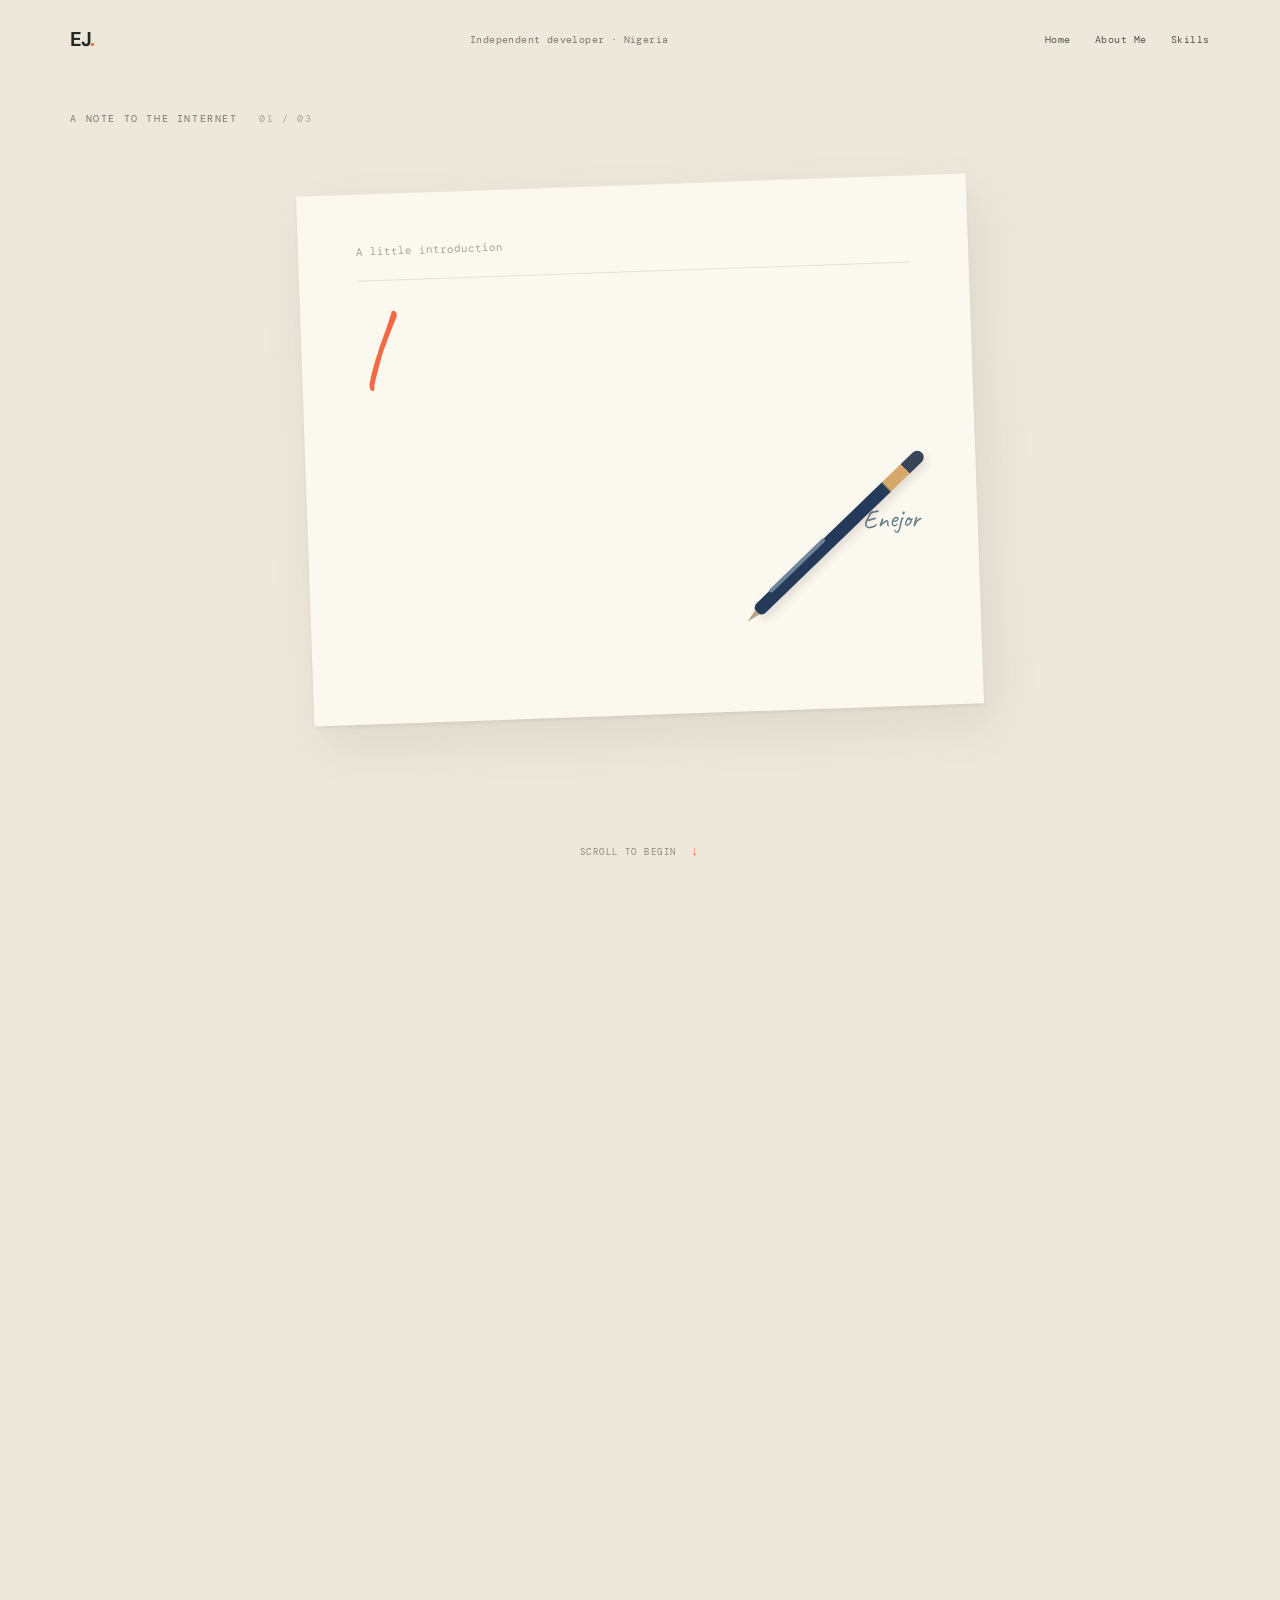
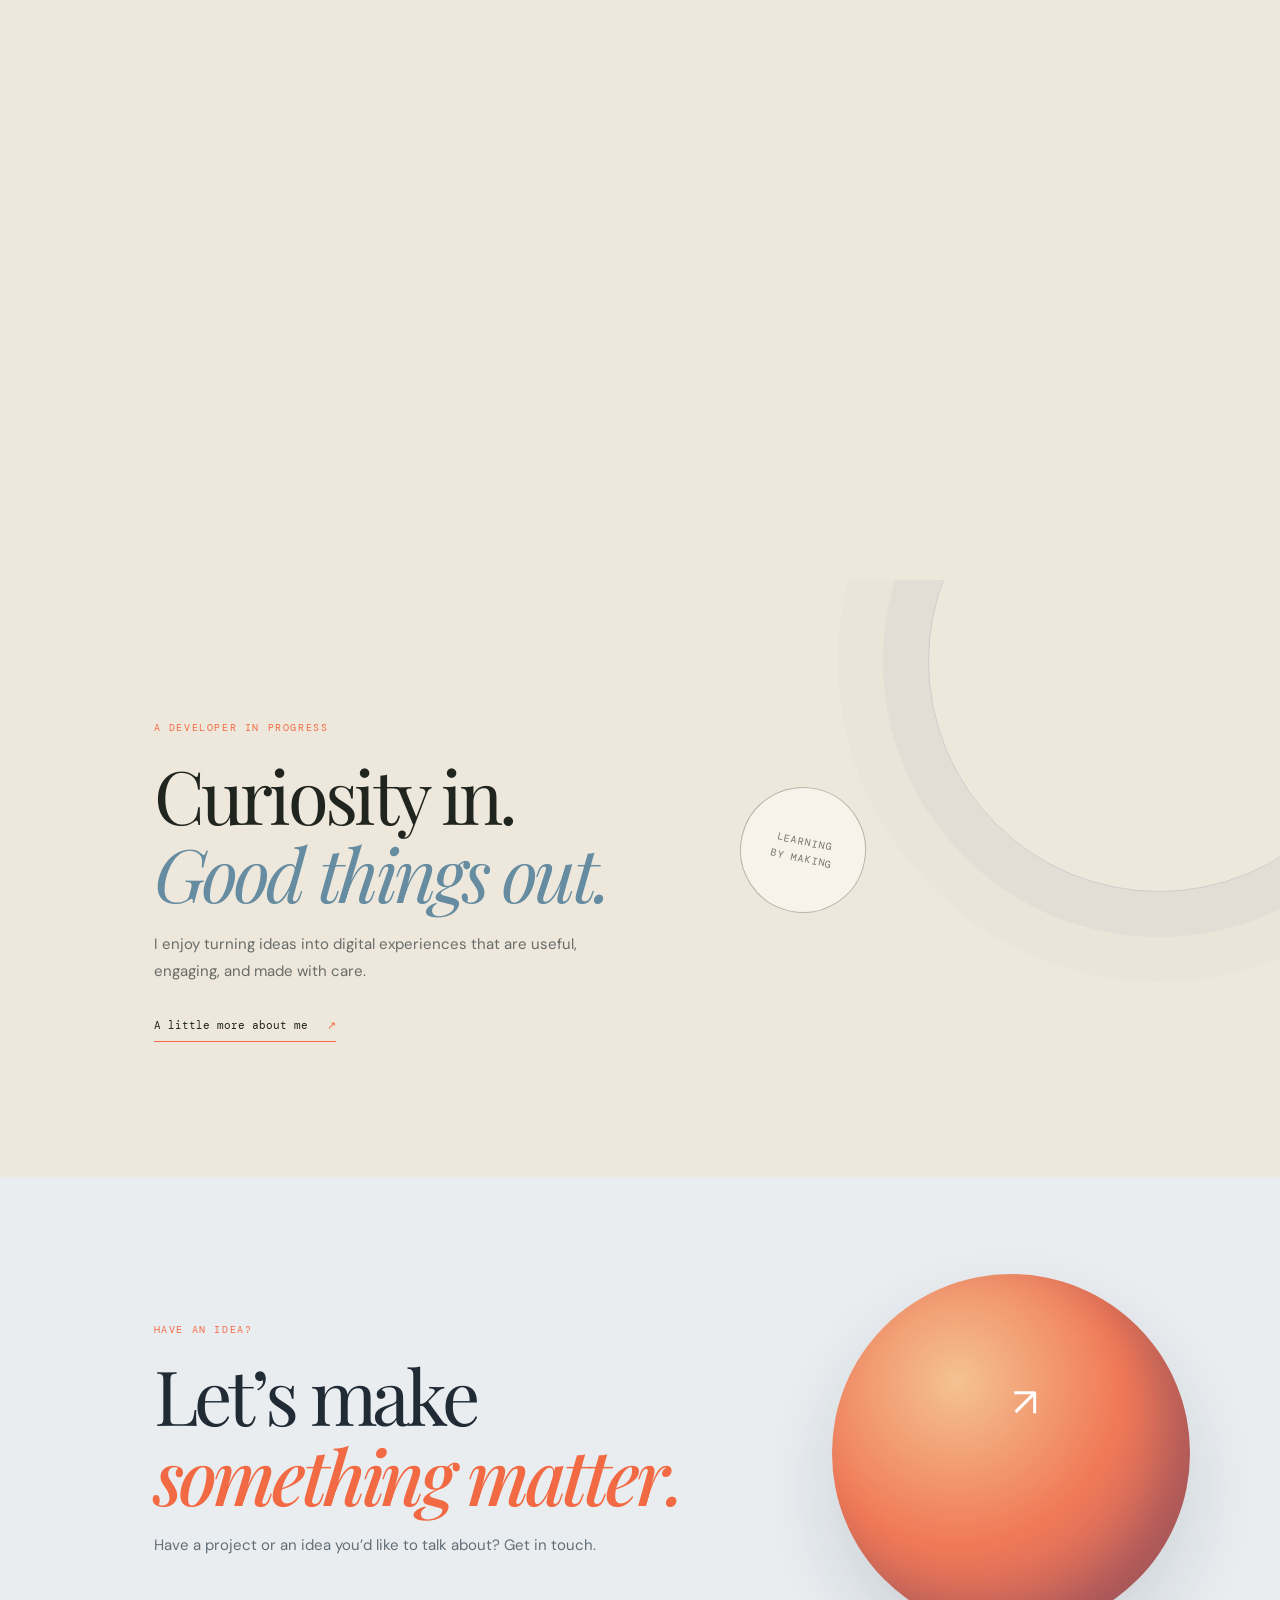
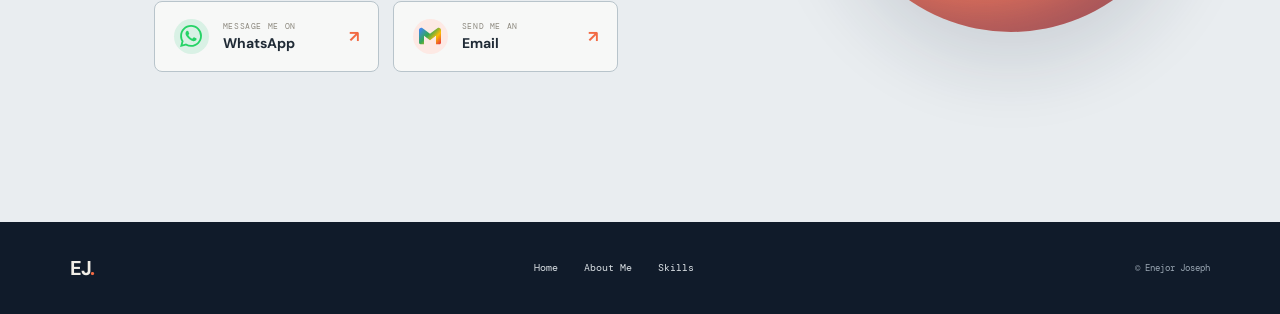
==== commit 14da1c4f: "whatsapp" ====
--- a/index.html
+++ b/index.html
@@ -26,7 +26,7 @@
       </div>
     </section>
     <section class="workbench" aria-label="A little more about my approach"><div class="workbench-inner"><span class="eyebrow">A DEVELOPER IN PROGRESS</span><h2>Curiosity in.<br><em>Good things out.</em></h2><p>I enjoy turning ideas into digital experiences that are useful, engaging, and made with care.</p><a class="text-link" href="about-me.html">A little more about me <span>↗</span></a><div class="workbench-stamp">LEARNING<br>BY MAKING</div></div></section>
-    <section class="contact-section" id="contact"><div class="contact-orb" aria-hidden="true">↗</div><span class="eyebrow">HAVE AN IDEA?</span><h2>Let’s make<br><em>something matter.</em></h2><p>Have a project or an idea you’d like to talk about? Get in touch.</p><div class="contact-buttons"><a class="contact-button whatsapp" href="https://wa.me/2348159690896" target="_blank" rel="noreferrer"><span class="contact-icon" aria-hidden="true"><svg viewBox="0 0 24 24"><path d="M20.5 11.8a8.4 8.4 0 0 1-12.4 7.4L3 20.5l1.3-4.8A8.4 8.4 0 1 1 20.5 11.8Z"/><path d="M8.2 8.1c.2-.4.4-.4.7-.4h.5c.2 0 .4.1.5.4l.8 1.8c.1.2.1.4 0 .6l-.5.7c-.2.2-.2.4 0 .6.5.9 1.2 1.6 2.1 2.1.2.1.4.1.6-.1l.7-.8c.2-.2.4-.2.6-.1l1.7.8c.3.1.4.3.4.5 0 .3-.2 1.2-.7 1.6-.5.5-1.3.7-2 .5-1.2-.3-2.4-.9-3.6-2-1.4-1.3-2.3-2.7-2.6-3.8-.3-.9.1-1.8.8-2.4Z"/></svg></span><span><small>MESSAGE ME ON</small><strong>WhatsApp</strong></span><b>↗</b></a><a class="contact-button email" href="mailto:enejorjoseph6@gmail.com"><span class="contact-icon" aria-hidden="true"><svg viewBox="0 0 24 24"><rect x="3" y="5" width="18" height="14" rx="2"/><path d="m4 7 8 6 8-6"/></svg></span><span><small>SEND ME AN</small><strong>Email</strong></span><b>↗</b></a></div></section>
+    <section class="contact-section" id="contact"><div class="contact-orb" aria-hidden="true">↗</div><span class="eyebrow">HAVE AN IDEA?</span><h2>Let’s make<br><em>something matter.</em></h2><p>Have a project or an idea you’d like to talk about? Get in touch.</p><div class="contact-buttons"><a class="contact-button whatsapp" href="https://wa.me/2348159690896" target="_blank" rel="noreferrer"><span class="contact-icon" aria-hidden="true"><svg viewBox="0 0 24 24"><path fill="#25D366" d="M17.472 14.382c-.297-.149-1.758-.867-2.03-.967-.273-.099-.471-.148-.67.15-.197.297-.767.966-.94 1.164-.173.199-.347.223-.644.075-.297-.15-1.255-.463-2.39-1.475-.883-.788-1.48-1.761-1.653-2.059-.173-.297-.018-.458.13-.606.134-.133.298-.347.446-.52.149-.174.198-.298.298-.497.099-.198.05-.371-.025-.52-.075-.149-.669-1.612-.916-2.207-.242-.579-.487-.5-.669-.51-.173-.008-.371-.01-.57-.01-.198 0-.52.074-.792.372-.272.297-1.04 1.016-1.04 2.479 0 1.462 1.065 2.875 1.213 3.074.149.198 2.096 3.2 5.077 4.487.709.306 1.262.489 1.694.625.712.227 1.36.195 1.871.118.571-.085 1.758-.719 2.006-1.413.248-.694.248-1.289.173-1.413-.074-.124-.272-.198-.57-.347m-5.421 7.403h-.004a9.87 9.87 0 01-5.031-1.378l-.361-.214-3.741.982.998-3.648-.235-.374a9.86 9.86 0 01-1.51-5.26c.001-5.45 4.436-9.884 9.888-9.884 2.64 0 5.122 1.03 6.988 2.898a9.825 9.825 0 012.893 6.994c-.003 5.45-4.437 9.884-9.885 9.884m8.413-18.297A11.815 11.815 0 0012.05 0C5.495 0 .16 5.335.157 11.892c0 2.096.547 4.142 1.588 5.945L.057 24l6.305-1.654a11.882 11.882 0 005.683 1.448h.005c6.554 0 11.89-5.335 11.893-11.893a11.821 11.821 0 00-3.48-8.413Z"/></svg></span><span><small>MESSAGE ME ON</small><strong>WhatsApp</strong></span><b>↗</b></a><a class="contact-button email" href="mailto:enejorjoseph6@gmail.com"><span class="contact-icon" aria-hidden="true"><svg viewBox="0 0 24 24"><defs><linearGradient id="mailMark" x1="2" y1="3" x2="22" y2="21" gradientUnits="userSpaceOnUse"><stop stop-color="#4285F4"/><stop offset=".4" stop-color="#34A853"/><stop offset=".72" stop-color="#FBBC04"/><stop offset="1" stop-color="#EA4335"/></linearGradient></defs><path fill="url(#mailMark)" d="M24 5.457v13.909c0 .904-.732 1.636-1.636 1.636h-3.819V11.73L12 16.64l-6.545-4.91v9.273H1.636A1.636 1.636 0 0 1 0 19.366V5.457c0-2.023 2.309-3.178 3.927-1.964L5.455 4.64 12 9.548l6.545-4.91 1.528-1.145C21.69 2.28 24 3.434 24 5.457z"/></svg></span><span><small>SEND ME AN</small><strong>Email</strong></span><b>↗</b></a></div></section>
   </main>
   <footer class="site-footer"><a class="wordmark" href="index.html">EJ<span>.</span></a><nav><a href="index.html">Home</a><a href="about-me.html">About Me</a><a href="skills.html">Skills</a></nav><span>© Enejor Joseph</span></footer>
   <script src="script.js"></script>
--- a/styles.css
+++ b/styles.css
@@ -272,3 +272,6 @@
   .about-visuals:before{font-size:150px;left:-3%;top:0}
   .route-core{width:95px;height:95px}
 }
+.contact-button .contact-icon svg{width:22px;height:22px;stroke:none}
+.whatsapp .contact-icon{background:#d9f1e5}
+.email .contact-icon{background:#fde9e4}
